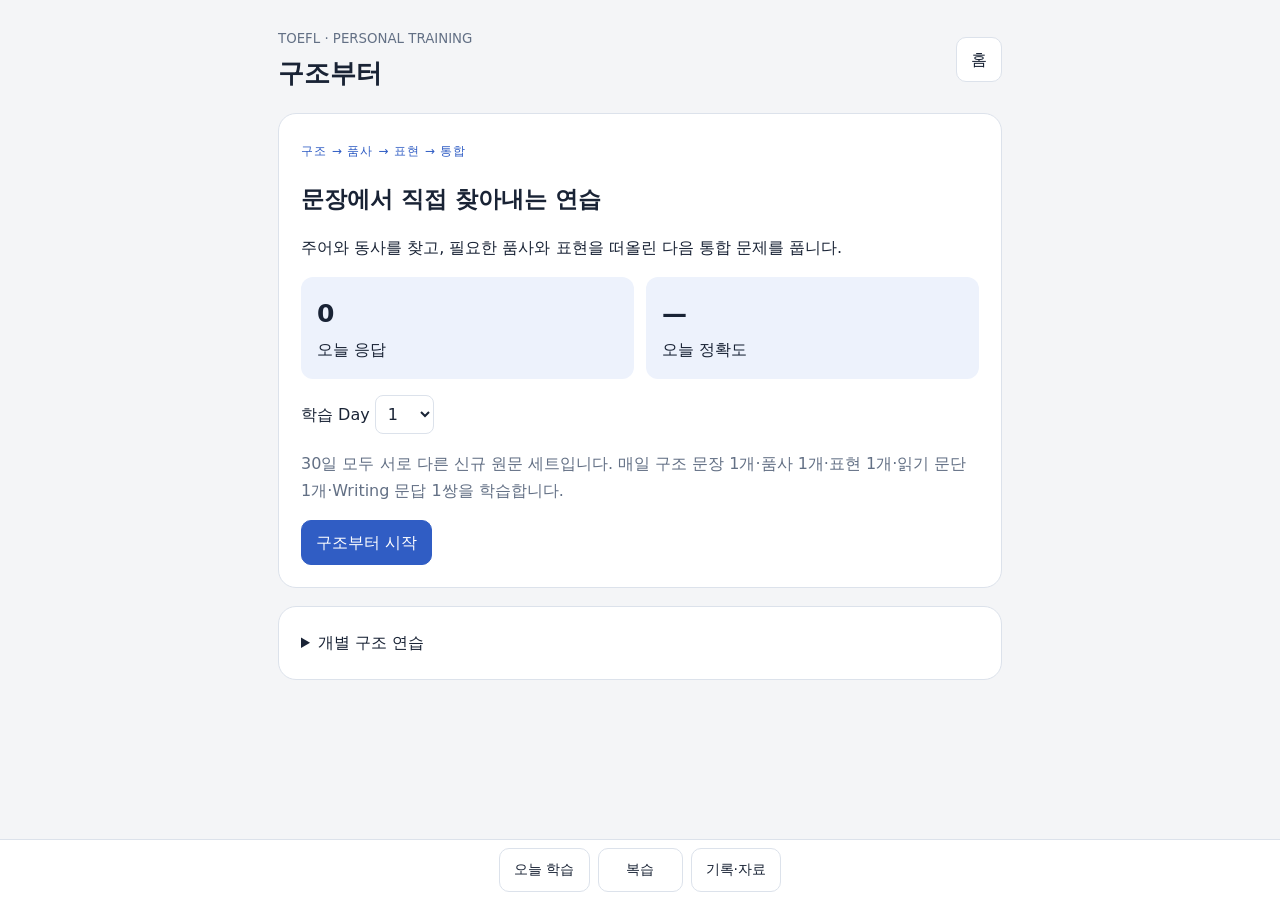
==== index.html @ dcc1c964 "Add files via upload" ====
<!doctype html>
<html lang="ko"><head><meta charset="utf-8"><meta name="viewport" content="width=device-width,initial-scale=1,viewport-fit=cover"><title>구조부터 · TOEFL Trainer</title>
<style>
:root{color-scheme:light dark;--bg:#f4f5f7;--paper:#fff;--ink:#192335;--muted:#637085;--line:#dce2eb;--accent:#305dc4;--soft:#edf2fc;--ok:#126249;--bad:#a73540}*{box-sizing:border-box}body{margin:0;background:var(--bg);color:var(--ink);font:16px/1.7 system-ui,-apple-system,sans-serif}main{max-width:760px;margin:auto;padding:24px 18px 100px}header{display:flex;justify-content:space-between;align-items:center}h1{font-size:26px;margin:0}h2{font-size:23px;line-height:1.4}h3{font-size:18px}small,.muted{color:var(--muted)}button,input,select{font:inherit}button{cursor:pointer;min-height:44px;border:1px solid var(--line);border-radius:10px;padding:8px 14px;background:var(--paper);color:var(--ink)}button.primary{background:var(--accent);color:white;border-color:var(--accent)}button:disabled{opacity:.45;cursor:default}button:focus-visible,input:focus-visible,select:focus-visible{outline:3px solid #79a4f8;outline-offset:3px}input,select{max-width:100%;padding:8px;border:1px solid var(--line);border-radius:8px;background:var(--paper);color:var(--ink)}.card{padding:22px;background:var(--paper);border:1px solid var(--line);border-radius:18px;margin:18px 0}.row{display:flex;gap:9px;flex-wrap:wrap;align-items:center}.steps{display:flex;gap:8px;overflow-x:auto;margin:16px 0;font-size:13px}.steps span{white-space:nowrap;color:var(--muted)}.steps .active{color:var(--accent);font-weight:750}.sentence{font:21px/2.3 Georgia,serif;margin:24px 0;overflow-wrap:anywhere}.token{font:inherit;line-height:1.5;padding:5px 0;min-height:44px;border:0;background:transparent;border-radius:2px;color:inherit}.token.selected{background:#dce9ff;color:#153f93;box-shadow:inset 0 -2px #305dc4}.feedback{border-left:4px solid var(--accent);padding:14px;background:var(--soft);margin:18px 0}.bad{color:var(--bad)}.ok{color:var(--ok)}.badge{font-size:12px;letter-spacing:.08em;color:var(--accent)}.grid{display:grid;grid-template-columns:1fr 1fr;gap:12px}.metric{padding:16px;background:var(--soft);border-radius:12px}.metric b{display:block;font-size:25px}.chunk{margin:4px;min-height:46px}.answerbox{border:1px dashed var(--line);padding:12px;min-height:70px;border-radius:12px}.source{font-size:12px;color:var(--muted);overflow-wrap:anywhere;margin-top:24px}progress{width:100%;height:8px;accent-color:var(--accent)}.blank{display:inline-block;margin:0 3px;white-space:nowrap;font-family:monospace}.blank input{font-family:monospace;border:0;border-bottom:2px solid var(--accent);border-radius:0;min-width:34px}.blank small{display:block;text-align:center;font:11px system-ui}.mapnode{padding:8px 12px;border-left:3px solid var(--accent);margin:7px 0;background:var(--soft)}.mapnode b{display:block;font:12px system-ui}.notice{padding:12px;background:var(--soft);border-radius:10px}.menu{display:grid;gap:8px}.menu button{text-align:left}.fixednav{position:fixed;bottom:0;left:0;right:0;background:var(--paper);border-top:1px solid var(--line);padding:8px 12px calc(8px + env(safe-area-inset-bottom));display:flex;justify-content:center;gap:8px;z-index:5}.fixednav button{font-size:14px;min-width:85px}.sr{position:absolute;width:1px;height:1px;overflow:hidden;clip-path:inset(50%)}@media(max-width:450px){main{padding:16px 12px 100px}.card{padding:16px}.sentence{font-size:19px}.row button{flex-grow:1}}@media(prefers-color-scheme:dark){:root{--bg:#10151d;--paper:#19212d;--ink:#e8edf5;--muted:#a7b5c9;--line:#38455b;--accent:#8bb0ff;--soft:#242f45;--ok:#83d6b4;--bad:#ffacb0}button.primary{color:#10151d}.token.selected{background:#364e7e;color:#fff}}@media(prefers-reduced-motion:reduce){*{scroll-behavior:auto}}
.blank input{padding:4px 0;width:calc(var(--letters)*1.3ch)!important;min-width:0;letter-spacing:.3ch;border-bottom:0;background:repeating-linear-gradient(to right,var(--accent) 0 1ch,transparent 1ch 1.3ch) left bottom/100% 2px no-repeat}.blank input:disabled{opacity:1}.cloudfields{display:grid;gap:12px}.cloudfields input{width:100%}
</style></head><body><main><header><div><small>TOEFL · PERSONAL TRAINING</small><h1>구조부터</h1></div><button onclick="home()">홈</button></header><p id="saveNotice" role="status"></p><div id="app"></div></main><nav class="fixednav" aria-label="주 메뉴"><button onclick="home()">오늘 학습</button><button onclick="review()">복습</button><button onclick="stats()">기록·자료</button></nav>
<script>
'use strict';
// DATA: source pages were checked before rewriting. No generated training sentences.
const BOOKS={
col:{file:'뉴 2026 가가가 어휘 콜로케이션.pdf',book:'Hackers 뉴텝스 Reading · 제공 콜로케이션 자료'},
voca:{file:'뉴 2026 가가가가 TOEFL Hackers Voca 2nd Edition.pdf',book:'Hackers TOEFL Vocabulary 2nd Edition'},
reading:{file:'해커스 Reading.pdf',book:'Hackers Updated TOEFL Reading'},
writing:{file:'해커스 Writing.pdf',book:'Hackers Updated TOEFL Writing'},
key:{file:'해커스 Writing 정답.pdf',book:'Hackers Updated TOEFL Writing 정답'}
};
function source(book,page,section,format='원문 · exercise formatting'){return {book,...BOOKS[book],pdfPage:page,section,type:'hackers_original',format,verified:true};}
const SRC={env:source('col',2,'인쇄 234 · Part II','교재 정답 role 복원 · exercise formatting'),v:source('voca',166,'인쇄 164 · 예문'),sq:source('voca',335,'인쇄 333 · Final Test 2, 16'),r:source('reading',260,'Invasive Plants'),k:source('reading',346,'Keystone Species'),w:source('writing',22,'Diagnostic Test 01–05'),a:source('key',2,'인쇄 386 · Diagnostic Test 정답')};
const labels={S:'주어 전체',V:'동사 핵심',O:'목적어 전체',C:'주격 보어',PP:'전치사구',ADV:'부사어',INF:'목적의 to부정사구',BARE:'원형부정사 보충절',REL:'관계절',CLAUSE:'내포절',EX:'존재구문의 there',NP:'동사 뒤 명사구'};
const types={S:'명사구 / 주어',V:'동사 핵심',O:'명사구 / 목적어',C:'주격 보어',PP:'전치사구',ADV:'부사어',INF:'목적의 to부정사구',BARE:'원형부정사 보충절',REL:'관계절',CLAUSE:'내포절',EX:'형식 주어',NP:'존재 대상 명사구'};
const tok=s=>s.trim().split(/\s+/);
const flat=ranges=>[...new Set(ranges.flatMap(([a,b])=>Array.from({length:b-a+1},(_,i)=>a+i)))].sort((a,b)=>a-b);
const same=(a,b)=>JSON.stringify([...new Set(a)].sort((x,y)=>x-y))===JSON.stringify([...new Set(b)].sort((x,y)=>x-y));
const norm=s=>s.trim().toLowerCase().replace(/[’]/g,"'").replace(/\s+/g,' ').replace(/[.,!?;:]$/,'');
function textAt(s,ranges){return ranges.map(([a,b])=>s.tokens.slice(a,b+1).join(' ')).join(' … ');}
// Authoring segments establish exact inclusive spans; grading never searches answer strings.
function sentence(id,parts,src,difficulty,note,nested=[]){
 let tokens=[],nodes=[];for(const [role,text] of parts){const start=tokens.length;tokens.push(...tok(text));nodes.push({role,ranges:[[start,tokens.length-1]],type:types[role]});}
 const verbs=nodes.filter(n=>n.role==='V');const mainVerb={role:'V',ranges:verbs.flatMap(n=>n.ranges),type:types.V};
 return {id,text:tokens.join(' '),tokens,source:src,difficulty,note,syntax:{nodes,subject:nodes.find(n=>n.role==='S'||n.role==='EX'),mainVerb,object:nodes.find(n=>n.role==='O'),complement:nodes.find(n=>n.role==='C'||n.role==='NP'),nested},grammarPatterns:[...new Set(nodes.map(n=>n.role))]};
}
const SENTENCES=[
sentence('env',[['S','The environment'],['V','plays'],['O','a major role'],['PP','in determining where people will choose to live.']],SRC.env,6,'plays만 동사 핵심입니다. a major role은 목적어입니다. play a major role은 별도의 어휘 결합입니다.',[
{role:'CLAUSE',ranges:[[8,13]],type:'내포 의문절',parent:'PP',note:'where people will choose to live는 determining의 보충절입니다.'},
{role:'S',ranges:[[9,9]],type:'내포절 주어',parent:'CLAUSE'},
{role:'V',ranges:[[10,11]],type:'내포절 동사 핵심',parent:'CLAUSE'},
{role:'INF',ranges:[[12,13]],type:'choose의 to부정사 보충절',parent:'CLAUSE'}]),
sentence('squirrels',[['S','Squirrels'],['V','must accumulate'],['O','seeds and nuts'],['PP','throughout the summer and fall'],['INF','to survive the winter.']],SRC.sq,4,'fall은 summer와 병렬인 명사입니다. throughout의 목적어에 속하며 동사가 아닙니다. to survive는 목적을 나타냅니다.'),
sentence('hubble',[['S','The Hubble Space Telescope'],['V','helped'],['O','scientists'],['BARE','verify the existence of black holes.']],SRC.v,4,'helped가 주절 동사입니다. scientists는 목적어이고 verify 이하가 원형부정사 보충절입니다.',[
{role:'V',ranges:[[6,6]],type:'비정형절 동사',parent:'BARE'},
{role:'O',ranges:[[7,11]],type:'verify의 목적어',parent:'BARE'}]),
sentence('marathon',[['S','Running a marathon'],['V','requires'],['O','sustained physical activity and great endurance.']],SRC.v,4,'Running a marathon 전체가 동명사절 주어입니다. requires의 목적어는 and로 연결된 두 명사구 전체입니다.'),
sentence('impact',[['S','These plants'],['V','impact'],['O','both natural and managed ecosystems.']],SRC.r,2,'impact는 여기서 동사입니다. both natural and managed가 ecosystems를 수식합니다.'),
sentence('risk',[['S','Some species'],['V','can'],['ADV','also'],['V','increase'],['O','the risk of flooding.']],SRC.r,3,'동사 핵심은 can과 increase입니다. also는 부사입니다. of flooding은 risk를 보충하며 목적어 명사구 안에 포함됩니다.'),
sentence('ornamental',[['S','Ornamental plants in gardens'],['V','may'],['ADV','also'],['V','establish'],['O','new populations'],['PP','in nearby areas.']],SRC.r,3,'in gardens는 주어 명사구 안에서 plants를 수식합니다. 동사 핵심 may와 establish 사이의 also는 부사입니다.'),
sentence('definition',[['S','Invasive plants'],['V','are'],['C','plants that spread outside their native range.']],SRC.r,5,'are는 연결동사입니다. plants that spread… 전체가 주격 보어이며 that절은 plants의 제한적 관계절입니다.',[
{role:'REL',ranges:[[4,9]],type:'제한적 관계절',parent:'C'}]),
sentence('removed',[['S','He'],['V','removed'],['O','starfish'],['PP','from an ecosystem that had 14 other organisms.']],SRC.k,5,'removed의 목적어는 starfish입니다. that절은 ecosystem을 수식하므로 from 전치사구 안에 포함됩니다.'),
sentence('beavers',[['S','Beavers,'],['ADV','for example,'],['V','are'],['C','habitat builders.']],SRC.k,2,'are는 연결동사, habitat builders는 주격 보어입니다. for example은 삽입된 예시 부사어입니다.'),
sentence('priority',[['S','Protecting keystone species'],['V','is'],['C','a priority'],['PP','due to their large environmental impact.']],SRC.k,4,'Protecting keystone species는 동명사절 주어입니다. due to 이하는 이유를 덧붙이는 전치사구로 분석합니다.'),
sentence('efforts',[['S','Efforts in Argentina'],['V','demonstrate'],['O','how they can be successfully preserved.']],SRC.k,6,'demonstrate의 목적어는 how로 시작하는 내포 의문절 전체입니다.',[
{role:'CLAUSE',ranges:[[4,9]],type:'내포 의문절 / 목적어',parent:'O'},
{role:'S',ranges:[[5,5]],type:'내포절 주어',parent:'O'},
{role:'V',ranges:[[6,7],[9,9]],type:'내포절 동사 핵심',parent:'O'},
{role:'ADV',ranges:[[8,8]],type:'내포절 부사',parent:'O'}]),
sentence('breeding',[['S','A breeding program'],['V','has stabilized'],['O','their populations,'],['REL','which will help restore ecological balance.']],SRC.k,5,'has stabilized가 완료형 동사 핵심입니다. 쉼표 뒤 which절은 앞 내용에 대한 비제한적 관계절로 따로 표시합니다.')
,
sentence('other-roles',[['S','Keystone species'],['V','can'],['ADV','also'],['V','play'],['O','other roles'],['PP','in an ecosystem besides that of a predator.']],SRC.k,3,'can과 play가 동사 핵심입니다. other roles는 목적어이며 play와 함께 어휘 결합을 이룹니다.')
];
// User-provided diagnostic cases are tests, never mislabeled as textbook material.
const TEST_SOURCE={type:'user_regression',file:'사용자 감사 지시문 §29',pdfPage:null,section:'개발 회귀검사',verified:false};
const FIXTURES=[
sentence('test-population',[['S','The population'],['V','increased'],['ADV','significantly.']],TEST_SOURCE,2,''),
sentence('test-existential',[['EX','There'],['V','was'],['NP','a significant increase'],['PP','in population.']],TEST_SOURCE,3,'There는 형식 주어. a significant increase는 동사 뒤 존재 대상 명사구입니다.'),
sentence('audit-grades',[['S','Grades'],['V','offer'],['O','clear, objective feedback that allows students to measure their progress over time.']],TEST_SOURCE,5,'제한적 관계절도 목적어 NP 안에 포함됩니다.'),
sentence('audit-transit',[['S','Investing in efficient public transit systems'],['V','can'],['ADV','significantly'],['V','reduce'],['O','traffic congestion.']],TEST_SOURCE,4,'can과 reduce가 동사 핵심이며 significantly는 별도 부사입니다.')
];
const byId=id=>SENTENCES.find(x=>x.id===id);
const SLOTS=[
{id:'slot-role',sid:'env',index:5,pos:'명사',why:'a major 뒤 명사 자리이며 plays의 목적어 명사구 중심입니다.'},
{id:'slot-accumulate',sid:'squirrels',index:2,pos:'동사',why:'조동사 must 뒤에는 동사원형 accumulate가 옵니다.'},
{id:'slot-verify',sid:'hubble',index:6,pos:'동사',why:'help + 목적어 + 동사원형. verify는 주절 helped와 구별되는 비정형절 동사입니다.'},
{id:'slot-physical',sid:'marathon',index:5,pos:'형용사',why:'physical은 명사 activity를 수식합니다.'},
{id:'slot-also',sid:'risk',index:3,pos:'부사',why:'also는 덧붙임을 나타내는 부사이며 동사 핵심에서 제외합니다.'},
{id:'slot-new',sid:'ornamental',index:7,pos:'형용사',why:'new는 populations를 수식하는 형용사입니다.'},
{id:'slot-stabilized',sid:'breeding',index:4,pos:'동사',why:'has + 과거분사 stabilized는 현재완료 동사 핵심입니다.'}
];
const COLLOCATIONS=[
{id:'col-role',sid:'env',expression:'play a major role',surface:'plays a major role',span:[2,5],type:'V+N',cue:'중요한 역할을 하다',transfer:'col-other'},
{id:'col-risk',sid:'risk',expression:'increase the risk of',surface:'increase the risk of',span:[4,7],type:'V+N+Prep',cue:'~의 위험을 높이다',transfer:null},
{id:'col-physical',sid:'marathon',expression:'physical activity',surface:'physical activity',span:[5,6],type:'Adj+N',cue:'신체 활동',transfer:null},
{id:'col-great',sid:'marathon',expression:'great endurance',surface:'great endurance',span:[8,9],type:'Adj+N',cue:'큰 인내력',transfer:null},
{id:'col-impact',sid:'priority',expression:'environmental impact',surface:'environmental impact',span:[10,11],type:'Adj+N',cue:'환경에 미치는 영향',transfer:null},
{id:'col-other',sid:'other-roles',expression:'play other roles',surface:'play other roles',span:[4,6],type:'V+N',cue:'다른 역할들을 하다',transfer:'col-role'}
];
const PARAGRAPHS=[
{id:'p-invasive1',title:'Invasive Plants · 1',source:SRC.r,text:'Invasive plants are plants that spread outside their native range. When these plants possess traits such as aggressive growth, high reproductive rates, and resistance to local pests, they can outcompete indigenous vegetation for sunlight, water, and nutrients. Invasive species can be found in many ecosystems, from wetlands and forests to urban areas. Their presence may reduce biodiversity, alter soil composition, and disrupt water cycles.'},
{id:'p-invasive2',title:'Invasive Plants · 2',source:SRC.r,text:'These plants impact both natural and managed ecosystems. Natural areas may lose native plant populations, which negatively affects the insects and animals that rely on them. Agricultural lands often suffer from diminished crop yields, as invasive plants are difficult to control. Some species can also increase the risk of flooding. For example, Japanese knotweed overruns stream banks and makes it easy for water to overflow, while purple loosestrife forms dense clusters in wetlands.'},
{id:'p-invasive3',title:'Invasive Plants · 3',source:SRC.r,text:'Invasive plants often spread as a result of human activity, such as the unintentional transportation of seeds in cargo. Ornamental plants in gardens may also establish new populations in nearby areas. Animals and wind further aid the spread of invasive plants by dispersing seeds over large distances. Additionally, changes in land use, such as deforestation, can create environments that favor invasive species.'},
{id:'p-keystone',title:'Keystone Species · 3',source:SRC.k,text:'Protecting keystone species is a priority due to their large environmental impact. Efforts in Argentina demonstrate how they can be successfully preserved. Jaguars, which control prey populations that would otherwise overconsume vegetation, have been safeguarded in large national parks. A breeding program has stabilized their populations, which will help restore ecological balance.'}
];
const WRITING=[
{id:'write1',prompt:'Were there any questions during the training session?',text:'The new employees wanted to know if they would be able to access the system.',chunks:['The new employees','wanted to know','if','they','would be able','to access the system.'],source:SRC.w,answerSource:SRC.a,note:'wanted to know 뒤 if절은 they + would be able의 평서문 어순입니다.',pattern:'CL'},
{id:'write3',prompt:"My group still hasn’t finished the project.",text:'Have you talked to your professor about the delay?',chunks:['Have you','talked','to your professor','about the delay?'],source:SRC.w,answerSource:SRC.a,note:'현재완료 의문문: Have + you + talked. to your professor와 about the delay는 전치사구입니다.',pattern:'Q'},
{id:'write4',prompt:'Can I ask why you left your former job?',text:'I am looking for a position that better fits my long-term goals.',chunks:['I','am looking for','a position','that better fits','my long-term goals.'],source:SRC.w,answerSource:SRC.a,note:'that 이하가 position을 수식합니다. 단수 position을 받으므로 fits입니다.',pattern:'CL'},
{id:'write5',prompt:'What did the waitress say about our order?',text:'She said the dishes are being prepared now.',chunks:['She','said','the dishes','are being prepared','now.'],source:SRC.w,answerSource:SRC.a,note:'said 뒤에는 주어 the dishes + 수동진행형 are being prepared의 평서문 어순이 옵니다.',pattern:'VF'}
];
// NEW30: fixed, source-verified assignments; legacy IDs remain available for saved records.
Object.assign(labels,{TINF:'보충 to부정사절',PART:'분사 부사절'});
Object.assign(types,{TINF:'보충 to부정사절',PART:'분사 부사절'});
const NEW30_DATA=[{"day":1,"page":258,"paragraph":1,"text":"Covering over 800 acres in the heart of Manhattan, Central Park in New York City is one of the most iconic urban parks in the United States. Conceived during the mid-nineteenth century, the park was created as a response to rapid urbanization and industrial growth, which left city residents with little access to natural spaces. Frederick Law Olmsted, who co-designed the park with Calvert Vaux, saw parks as integral in creating healthier and more democratic cities.","structure":[[["PART","Covering over 800 acres in the heart of Manhattan,"],["S","Central Park in New York City"],["V","is"],["C","one of the most iconic urban parks in the United States."]],"iconic","형용사","urban parks","Adj+N","도시 공원","분사절을 제외한 Central Park in New York City가 주어입니다. is 뒤 명사구 전체는 주격 보어입니다."],"writing":["Do you have any spare envelopes I could use?","Have you|tried looking|in the supply closet?",68,12,1]},{"day":2,"page":258,"paragraph":2,"text":"Olmsted and Vaux employed a naturalistic style, incorporating meadows, woodlands, and bodies of water to evoke the countryside within the city. They also planned winding paths, scenic viewpoints, and diverse plantings that offered both beauty and function. This balance of utility and aesthetics marked a significant development in American landscape architecture.","structure":[[["S","This balance of utility and aesthetics"],["V","marked"],["O","a significant development in American landscape architecture."]],"significant","형용사","landscape architecture","N+N","조경 건축","of utility and aesthetics는 주어 내부 수식어입니다. marked 뒤 목적어에 in American landscape architecture를 포함합니다."],"writing":["Who was chosen to represent our class at the competition?","I|have no idea|who|ended up|being selected.",68,12,2]},{"day":3,"page":258,"paragraph":3,"text":"For urban dwellers of all backgrounds, the park provided relief from the pressures of industrial city life. Its green spaces demonstrated how thoughtful planning could improve public health and enhance community well-being. Today, Central Park remains a case study for urban park planners and a lasting symbol of how landscape design can shape urban life through both aesthetics and social benefits.","structure":[[["PP","For urban dwellers of all backgrounds,"],["S","the park"],["V","provided"],["O","relief"],["PP","from the pressures of industrial city life."]],"provided","동사","provided relief","V+N","안도·휴식을 제공했다","provided가 주절 동사입니다. from 이하는 무엇에서 벗어나는지를 나타내는 전치사구입니다."],"writing":["Are you worried about having to lead the new project?","My only concern|is|whether|we have the time|to complete it.",68,12,3]},{"day":4,"page":262,"paragraph":1,"text":"Habitus is a concept developed by French sociologist Pierre Bourdieu. It refers to the deeply embedded habits, skills, and ways of perceiving the world that individuals develop through their cultural and social experiences. Habitus shapes unconscious actions, patterns of thought, and preferences in daily life and explains why people from similar backgrounds often display comparable behaviors.","structure":[[["S","Habitus"],["V","is"],["C","a concept developed by French sociologist Pierre Bourdieu."]],"concept","명사","French sociologist","Adj+N","프랑스 사회학자","developed 이하는 concept를 수식하는 과거분사절로 주격 보어 안에 포함됩니다."],"writing":["Can you tell me what Anthony was asking about just now?","He|was curious about|what|I was planning|for the weekend.",68,12,4]},{"day":5,"page":262,"paragraph":2,"text":"A familiar example of habitus can be seen in classroom etiquette. Children who grow up in families emphasizing punctuality, quiet listening, and respect for authority often retain these dispositions until they graduate. Such students instinctively understand classroom expectations and adapt accordingly. On the other hand, children who were not exposed to these norms early in life may struggle to fit in despite wanting to, and this demonstrates how habitus operates below conscious awareness.","structure":[[["S","A familiar example of habitus"],["V","can be seen"],["PP","in classroom etiquette."]],"familiar","형용사","classroom etiquette","N+N","교실 예절","can be seen 전체가 조동사를 포함한 수동태 동사 핵심입니다. 목적어는 없습니다."],"writing":["Did the staff say anything about the new leave policy?","They|wanted to know|when|it would take effect.",68,12,5]},{"day":6,"page":262,"paragraph":3,"text":"Habitus continues to influence behaviors in adulthood. For instance, professionals today who were raised in families working in the corporate world may feel more comfortable in formal business settings, understand unwritten rules of networking, and select business attire that suits the context. This invisible framework created by habitus guides choices and reactions throughout life, reflecting how social position and life experiences shape both individual identity and collective cultural practices.","structure":[[["S","Habitus"],["V","continues"],["TINF","to influence behaviors in adulthood."]],"influence","동사","influence behaviors","V+N","행동에 영향을 미치다","to influence 이하는 continues를 보충하는 부정사절입니다. 목적을 나타내는 부사절과 구별합니다."],"writing":["We need a new coffee machine for the break room.","Do you|remember|where|we bought|the last one?",69,12,6]},{"day":7,"page":264,"paragraph":1,"text":"In 1974, a team of anthropologists discovered fossilized remains of a hominid (early human) in Ethiopia. The skeleton, later named \"Lucy,\" comprised 47 bone fragments (about 40 percent of the total). Estimated to be a small adult female, she stood just over a meter tall and weighed around 29 kilograms. Her anatomy—long arms, and curved finger and toe bones—suggested she retained adaptations for climbing trees.","structure":[[["PP","In 1974,"],["S","a team of anthropologists"],["V","discovered"],["O","fossilized remains of a hominid (early human)"],["PP","in Ethiopia."]],"fossilized","형용사","fossilized remains","Adj+N","화석화된 유해","of anthropologists는 주어 안에, of a hominid는 목적어 안에 포함됩니다."],"writing":["When will the next shipment of books arrive?","They|are scheduled|to be delivered|in a couple of days.",69,12,7]},{"day":8,"page":264,"paragraph":2,"text":"Before Lucy's discovery, scientists debated whether bipedalism (upright walking) or brain development came first. Early fossils were often found with few bones below the skulls, making it hard to establish a timeline of upright walking. The pelvis and leg fragments from Lucy's skeleton provided clear evidence of an early hominid that walked upright yet had a small brain, confirming that bipedalism evolved before large brain development.","structure":[[["PP","Before Lucy's discovery,"],["S","scientists"],["V","debated"],["O","whether bipedalism (upright walking) or brain development came first."]],"development","명사","brain development","N+N","뇌 발달","whether 이하는 debated의 목적어인 내포 의문절입니다. came은 내포절 동사입니다."],"writing":["I heard our company is getting us new computers.","Do you|know|when|that is supposed|to happen?",69,12,8]},{"day":9,"page":264,"paragraph":3,"text":"Lucy's discovery also provided instrumental evidence for the anthropological understanding of human dispersal patterns by dating a bipedal hominid to 3.2 million years ago in East Africa. By placing the critical stages of early hominid evolution on the African continent, Lucy's discovery solidified Africa's role as the \"cradle of humanity,\" reinforcing the importance of East Africa as the point of origin for fundamental human traits.","structure":[[["S","Lucy's discovery"],["ADV","also"],["V","provided"],["O","instrumental evidence for the anthropological understanding of human dispersal patterns"],["PP","by dating a bipedal hominid to 3.2 million years ago in East Africa."]],"instrumental","형용사","instrumental evidence","Adj+N","핵심적인 증거","also는 부사입니다. for 이하가 evidence의 내용을 한정합니다. by 이하는 증거를 제공한 방법입니다."],"writing":["Are the Wilsons coming to the party this weekend?","Don't you|know|they can't make it|this weekend?",69,12,9]},{"day":10,"page":267,"paragraph":1,"text":"Genetic diversity is the total number of variations within the genetic makeup of a species. This diversity allows populations to respond to environmental changes, such as new diseases or climate shifts. For example, within a species, some individuals may carry genes that make them resistant to certain illnesses, while others might be sensitive. This means that if a disease affects a population, not all individuals will be affected in the same way, allowing some to survive and reproduce.","structure":[[["S","Genetic diversity"],["V","is"],["C","the total number of variations within the genetic makeup of a species."]],"makeup","명사","genetic makeup","Adj+N","유전적 구성","is 뒤 명사구 전체가 주격 보어입니다. within 이하는 variations의 범위를 한정합니다."],"writing":["I'm excited to see Ellie perform in the musical.","Did she|tell you|what role|she's playing|in the show?",69,12,10]},{"day":11,"page":267,"paragraph":2,"text":"Genetic diversity is crucial for agriculture. Plant breeders rely on selective breeding to develop crops with desirable traits like high yield. This often results in genetic uniformity, which renders the entire crop highly vulnerable to new diseases. For instance, the 1970 Southern corn leaf blight epidemic in the U.S. destroyed over half the maize crop because most commercial maize shared a susceptible genetic foundation.","structure":[[["S","Genetic diversity"],["V","is"],["C","crucial for agriculture."]],"crucial","형용사","crucial for","Adj+Prep","~에 매우 중요한","crucial은 형용사 보어이고 for agriculture는 그 형용사를 보충하므로 보어 범위에 함께 포함합니다."],"writing":["Is the company planning to open a new branch?","Have you|heard|if|they're making|an announcement?",308,63,1]},{"day":12,"page":267,"paragraph":3,"text":"To prevent such losses, scientists actively utilize the broad genetic diversity stored in gene banks. These facilities house seeds from thousands of plant varieties, including wild relatives. Researchers study this diversity to identify resistance genes and introduce them into commercial crops through breeding, thereby creating a crucial genetic defense against future threats.","structure":[[["INF","To prevent such losses,"],["S","scientists"],["ADV","actively"],["V","utilize"],["O","the broad genetic diversity stored in gene banks."]],"actively","부사","gene banks","N+N","유전자 은행","To prevent는 목적의 부정사절입니다. stored 이하는 diversity를 수식하여 목적어 안에 포함됩니다."],"writing":["Are you joining the language exchange club this semester?","I|have not decided|whether|I'm going to join|yet.",308,63,2]},{"day":13,"page":270,"paragraph":1,"text":"Pareidolia is a phenomenon where the brain quickly perceives recognizable shapes, especially faces, in random patterns or objects. Research suggests that pareidolia occurs when the brain's pattern recognition systems become hyperactive, causing neural pathways to misinterpret ambiguous visual stimuli as meaningful objects. This cognitive shortcut leads the brain to \"fill in\" missing information based on stored memories and expectations.","structure":[[["S","This cognitive shortcut"],["V","leads"],["O","the brain"],["TINF","to \"fill in\" missing information based on stored memories and expectations."]],"cognitive","형용사","missing information","Adj+N","빠진 정보","leads + 목적어 + to부정사 보충절입니다. to부정사는 목적 부사절이 아닙니다."],"writing":["I heard there will be a leadership workshop on Friday.","Will there be|any preparation materials|we should review|beforehand?",308,63,3]},{"day":14,"page":270,"paragraph":2,"text":"A famous case of pareidolia called \"the face on Mars\" occurred in 1976, when NASA's Viking probe sent back a photo of the Martian surface. The image appeared to show a large human-like face, leading to widespread public speculation about life on Mars. Later, higher-definition pictures taken under different lighting revealed it to be a mesa, a type of rock formation also common on Earth. Nevertheless, the incident attracted global attention and fueled discussions of the possible existence of extraterrestrial intelligence.","structure":[[["S","The image"],["V","appeared"],["TINF","to show a large human-like face,"],["PART","leading to widespread public speculation about life on Mars."]],"widespread","형용사","public speculation","Adj+N","대중의 추측","appeared 뒤 to show는 보충 부정사절입니다. 쉼표 뒤 leading 이하는 결과를 덧붙이는 분사절입니다."],"writing":["What questions did the interviewer have for you?","She|was interested in|what|I gained|from my previous job.",308,63,4]},{"day":15,"page":270,"paragraph":3,"text":"From an evolutionary perspective, pareidolia likely developed as a survival advantage. Our ancestors who were highly sensitive to detecting faces could better identify social allies and potential predators. This hypersensitive face-detection system created beneficial \"false positives,\" where occasionally seeing non-existent faces was preferable to missing real ones.","structure":[[["PP","From an evolutionary perspective,"],["S","pareidolia"],["ADV","likely"],["V","developed"],["PP","as a survival advantage."]],"evolutionary","형용사","survival advantage","N+N","생존상의 이점","likely는 여기서 부사이며 developed가 동사 핵심입니다. 앞뒤 전치사구는 따로 분석합니다."],"writing":["I was wondering if you watched the documentaries I recommended.","I|have not had|a chance|to watch them.",308,63,5]},{"day":16,"page":272,"paragraph":1,"text":"The Chinese room thought experiment, created by philosopher John Searle, is designed to question whether computers can truly understand language or if they just process symbols mechanically. In this scenario, a person who does not speak Chinese sits in a room. This person receives questions written in Chinese and uses an instruction manual to choose the correct Chinese symbols as answers. To outsiders, the responses seem fluent, yet the person does not understand the language. Searle argues that the person is merely manipulating symbols based on rules, not meaning.","structure":[[["PP","In this scenario,"],["S","a person who does not speak Chinese"],["V","sits"],["PP","in a room."]],"sits","동사","speak Chinese","V+N","중국어를 말하다","who does not speak Chinese는 person의 제한적 관계절이므로 주어 전체에 포함합니다."],"writing":["I'm thinking of signing up for that new fitness program.","Is that|the one|where|you exercise outdoors|with a trainer?",309,63,6]},{"day":17,"page":272,"paragraph":2,"text":"This argument has generated several responses. Some philosophers claim that although the individual does not understand Chinese, the whole system—the room, the person, the instructions—constitutes a mind that does understand the language. Others suggest that the whole system would need to be able to interact with the outside world to develop genuine understanding. Another response proposes that if the system replicated the exact biological processes of a human brain, a true understanding of Chinese would emerge.","structure":[[["S","This argument"],["V","has generated"],["O","several responses."]],"generated","동사","generated several responses","V+N","여러 반응을 이끌어냈다","has generated는 현재완료 동사 핵심이며 several responses가 목적어입니다."],"writing":["I started an online course about stress management techniques.","On which platform|did you|find it?",309,63,7]},{"day":18,"page":272,"paragraph":3,"text":"The Chinese room thought experiment highlights a core debate in artificial intelligence (AI): whether computational processes alone can create genuine understanding or consciousness. AI systems produce fluent responses without possessing conscious awareness. As technology advances, distinguishing between genuine understanding and sophisticated symbol manipulation becomes important.","structure":[[["S","AI systems"],["V","produce"],["O","fluent responses"],["PP","without possessing conscious awareness."]],"fluent","형용사","conscious awareness","Adj+N","의식적 자각","without은 전치사이며 뒤의 동명사절을 포함해 하나의 전치사구로 선택합니다."],"writing":["We might need to reschedule today's meeting.","Okay. Just|let me know|what time|works best|for you.",309,63,8]},{"day":19,"page":274,"paragraph":1,"text":"The history of passenger jets reflects the story of progress and advancement. Before the jet age, commercial air travel relied on slow propeller planes. In 1952, the De Havilland Comet became the first commercial jet to enter service, promising shorter flight times and greater comfort.","structure":[[["S","The history of passenger jets"],["V","reflects"],["O","the story of progress and advancement."]],"reflects","동사","passenger jets","N+N","여객 제트기","두 of 전치사구는 각각 주어와 목적어 명사구 내부에 포함됩니다."],"writing":["Didn't I see Brian talking to you earlier?","He|asked|whether|I could teach|the new training program.",309,63,9]},{"day":20,"page":274,"paragraph":2,"text":"However, the initial excitement around the Comet quickly gave way to serious safety concerns. Within just a few years, several catastrophic accidents occurred with the Comet. Repeated cabin pressurization and flawed window design led to metal fatigue, causing ruptures during flight. These incidents severely undermined public trust in jet airliners.","structure":[[["S","These incidents"],["ADV","severely"],["V","undermined"],["O","public trust in jet airliners."]],"severely","부사","public trust","Adj+N","대중의 신뢰","severely를 동사 핵심에 넣지 않습니다. in jet airliners는 trust의 대상을 보충합니다."],"writing":["Has the program you requested been installed yet?","No,|it is supposed|to be installed|on Monday.",309,63,10]},{"day":21,"page":274,"paragraph":3,"text":"Lessons from the Comet paved the way for more reliable jets. One of them, the Boeing 707, entered service in 1958, and though it was smaller than modern jets, it was widely adopted by airlines. In 1970, the Boeing 747, the first wide-body passenger jet, entered service. The arrival of wide-body jets transformed not only the airline industry but also global connectivity, making international tourism and trade much easier.","structure":[[["S","Lessons from the Comet"],["V","paved"],["O","the way"],["PP","for more reliable jets."]],"reliable","형용사","paved the way","V+N","길을 열었다","paved가 동사 핵심이고 the way는 목적어입니다. paved the way는 별도 표현 훈련 범위입니다."],"writing":["Some friends and I are going camping next week.","I|hope|the weather|is good|for camping.",314,67,1]},{"day":22,"page":282,"paragraph":1,"text":"Cone snails are found mostly in the reefs and sandy coastal areas of tropical waters. Their shells display vibrant colors and unique patterns, making them highly sought after by collectors. Cone snails move slowly and use a tube-like organ called a siphon to detect prey such as small fish, marine worms, and other mollusks on the ocean floor.","structure":[[["S","Cone snails"],["V","are found"],["ADV","mostly"],["PP","in the reefs and sandy coastal areas of tropical waters."]],"mostly","부사","tropical waters","Adj+N","열대 해역","are found는 수동태 동사 핵심입니다. mostly는 부사이고 위치 정보는 전치사구입니다."],"writing":["Do you know if anyone is taking time off next week?","I|have not checked|who|plans to be|on leave.",314,67,2]},{"day":23,"page":282,"paragraph":2,"text":"One of the most remarkable features of cone snails is their venom. To catch prey, they deploy a specialized harpoon-like tooth that injects a mix of potent toxins known as conotoxins. These toxins quickly immobilize prey by interfering with the victim's nerve signals. For humans, the sting of certain species can be life-threatening, and there is no specific antivenom. Even if a person does not die from a cone snail sting, the venom can cause rapid and severe symptoms.","structure":[[["S","These toxins"],["ADV","quickly"],["V","immobilize"],["O","prey"],["PP","by interfering with the victim's nerve signals."]],"immobilize","동사","nerve signals","N+N","신경 신호","quickly를 제외한 immobilize가 동사 핵심입니다. by 이하는 방법을 나타냅니다."],"writing":["What did Kathleen say about the event on Saturday?","She|asked|if|she could get a ride|to the event.",314,67,3]},{"day":24,"page":282,"paragraph":3,"text":"Nonetheless, these snails are beneficial. They consume small marine animals before they become too great in number for an ecosystem to support. Scientists are also researching conotoxins to develop new painkillers and treatments for nervous system disorders, due to the ability of these substances to block targeted nerve channels.","structure":[[["S","Scientists"],["V","are"],["ADV","also"],["V","researching"],["O","conotoxins"],["INF","to develop new painkillers and treatments for nervous system disorders,"],["PP","due to the ability of these substances to block targeted nerve channels."]],"targeted","형용사","nervous system disorders","N+N","신경계 질환","are와 researching 사이의 also는 부사입니다. to develop은 연구 목적이며 due to 이하는 연구의 근거를 제시합니다."],"writing":["Are you sure you want to buy that speaker model?","It|sounds clearer|than all the other models|on display.",314,67,4]},{"day":25,"page":284,"paragraph":1,"text":"Cryptomnesia is a psychological phenomenon in which a person believes they have generated an original idea, memory, or creative work, when in fact they are unconsciously recalling something they previously encountered. This term was coined by Swiss psychologist Theodore Flournoy during his research on automatic writing—producing words without conscious thought—where he observed subjects producing \"new\" material that was actually derived from forgotten sources.","structure":[[["S","Cryptomnesia"],["V","is"],["C","a psychological phenomenon in which a person believes they have generated an original idea, memory, or creative work, when in fact they are unconsciously recalling something they previously encountered."]],"psychological","형용사","creative work","Adj+N","창작물","in which 이하가 phenomenon의 의미를 한정하므로 주격 보어 범위에 포함됩니다. 내포절의 동사를 주절 is와 구별합니다."],"writing":["What did your boss say when you told him the news?","He|was confused about|why|I decided|to quit my job.",314,67,5]},{"day":26,"page":284,"paragraph":2,"text":"Researchers suggest that cryptomnesia often arises from failures in source monitoring. Source monitoring refers to the mental process that allows people to distinguish between remembered and newly formed ideas. When this system breaks down, past material may resurface as if it were original. Such lapses underscore the instability of memory and its broad influence on how individuals think, create, and judge the originality of their own ideas.","structure":[[["S","Researchers"],["V","suggest"],["O","that cryptomnesia often arises from failures in source monitoring."]],"often","부사","source monitoring","N+N","정보 출처 점검","that절 전체가 suggest의 목적어입니다. arises는 내포절 동사이고 often은 내포절 부사입니다."],"writing":["I was wondering where I could get my uniform.","The team manager|is in charge of|distributing the uniforms.",315,67,6]},{"day":27,"page":284,"paragraph":3,"text":"Cryptomnesia cannot be identified with certainty, since no one method reliably distinguishes unconscious reuse from deliberate plagiarism. Behavioral source-monitoring studies, drafts and timestamps, or computational similarity tools each provide partial insights. However, researchers emphasize the value of cross-checking multiple clues. In this way, they help raise justified suspicion of possible plagiarism.","structure":[[["ADV","However,"],["S","researchers"],["V","emphasize"],["O","the value of cross-checking multiple clues."]],"multiple","형용사","multiple clues","Adj+N","여러 단서","However는 연결 부사입니다. of cross-checking multiple clues는 value를 보충하는 목적어 내부 성분입니다."],"writing":["What do you think we should do to improve product quality?","Let's see|what|the manufacturing team|has to say.",315,67,7]},{"day":28,"page":286,"paragraph":1,"text":"Sleep spindles are brief bursts of brain activity lasting between half a second and two seconds that occur during sleep. They typically emerge every three to six seconds during non-rapid eye movement (NREM) sleep. The generation of sleep spindles involves interactions between the thalamus, which relays sensory signals, and the cerebral cortex, the brain's outer layer responsible for higher cognitive functions.","structure":[[["S","They"],["ADV","typically"],["V","emerge"],["ADV","every three to six seconds"],["PP","during non-rapid eye movement (NREM) sleep."]],"typically","부사","eye movement","N+N","안구 운동","typically와 every three to six seconds는 각각 별도 부사어입니다. 동사 핵심은 emerge입니다."],"writing":["I wish I hadn't missed the new student orientation session.","You|should contact|the student affairs office|to see|what you missed.",315,67,8]},{"day":29,"page":286,"paragraph":2,"text":"Research has verified that sleep spindles are vital for helping the brain consolidate new memories. In studies involving both children and adults, a direct relationship between spindle frequency and the ability to retain new facts or procedures after sleep has been found. Perhaps equally importantly, spindles appear to shield sleepers from being roused by noises or disruptions.","structure":[[["S","Research"],["V","has verified"],["O","that sleep spindles are vital for helping the brain consolidate new memories."]],"vital","형용사","consolidate new memories","V+N","새 기억을 공고히 하다","has verified는 완료형 동사 핵심입니다. that절 전체가 목적어이며 are는 내포절 동사입니다."],"writing":["Do you know the price for a consultation with Dr. Fleming?","I|have no idea|how much|it will cost.",315,67,9]},{"day":30,"page":286,"paragraph":3,"text":"Further studies indicate that sleep spindles may also be related to other mental and physical conditions. One area of inquiry is their importance for emotional regulation. Beyond this, it seems increasingly likely that changes in the sleep patterns, more specifically, a decline in frequency and amplitude, are indicative of certain diseases. Spindle activity disruptions have even been identified as biomarkers of not only cognitive decline and Alzheimer's disease, but also neurological conditions like Parkinson's disease.","structure":[[["S","One area of inquiry"],["V","is"],["C","their importance for emotional regulation."]],"emotional","형용사","emotional regulation","Adj+N","감정 조절","of inquiry는 주어 안에 포함합니다. for emotional regulation는 importance를 보충하는 보어 내부 성분입니다."],"writing":["Can you tell me the course registration process?","Sure. Which steps|do you|want me|to explain?",315,67,10]}];
const DAY_SETS=NEW30_DATA.map(row=>{
 const [parts,word,pos,expression,type,cue,note]=row.structure;
 const src=source('reading',row.page,'원문 문단 '+row.paragraph,'PDF 대조 · 줄바꿈/인용부호 정리 · 문장삽입 위치 기호 제거');
 const sid='new30-s'+row.day,pid='new30-p'+row.day,wid='new30-w'+row.day;
 const s=sentence(sid,parts,src,4,note);
 if(!row.text.includes(s.text))throw new Error('원문/구조 불일치 '+sid);
 const clean=w=>w.replace(/[.,!?;:]$/,'').toLowerCase();
 const indexes=s.tokens.map((w,i)=>clean(w)===word.toLowerCase()?i:-1).filter(i=>i>=0);
 if(indexes.length!==1)throw new Error('품사 대상 불명확 '+sid);
 const ew=expression.split(' '),starts=s.tokens.map((_,i)=>i).filter(i=>ew.every((w,j)=>clean(s.tokens[i+j]||'')===clean(w)));
 if(starts.length!==1)throw new Error('표현 범위 불명확 '+sid);
 const ci=starts[0],slotId='new30-slot'+row.day,colId='new30-col'+row.day;
 SENTENCES.push(s);
 SLOTS.push({id:slotId,sid,index:indexes[0],pos,why:'이 문맥에서 해당 단어의 품사는 '+pos+'입니다. 구조 단계에서 확인한 역할과 연결하세요.'});
 COLLOCATIONS.push({id:colId,sid,expression,surface:expression,span:[ci,ci+ew.length-1],type,cue,transfer:null});
 PARAGRAPHS.push({id:pid,title:'Day '+row.day+' · PDF '+row.page+' / 문단 '+row.paragraph,text:row.text,source:src});
 const [prompt,answer,wp,kp,item]=row.writing,chunks=answer.split('|');
 WRITING.push({id:wid,prompt,text:chunks.join(' '),chunks,source:source('writing',wp,'원문 문답 '+item,'원문 대소문자 유지 · 조각 표시는 소문자'),answerSource:source('key',kp,'문항 '+item+' · 인쇄 '+(kp+384)),note:'교재 정답과 대조한 문장입니다. 직접 질문의 어순과 내포절의 평서문 어순을 구별하세요.',pattern:'SOURCE'});
 return {day:row.day,sid,slotId,colId,pid,wid};
});
const getColl=id=>COLLOCATIONS.find(x=>x.id===id);
function splitWord(w){const clean=w.replace(/[.,!?;:]$/,'');const cut=Math.ceil(clean.length/2);return {prefix:clean.slice(0,cut),answer:clean.slice(cut),suffix:w.slice(clean.length),n:clean.length-cut};}
function blanks(p){let ws=tok(p.text),first=ws.findIndex(w=>/[.!?]$/.test(w)),c=[];for(let i=first+1;i<ws.length;i++){if(/^[a-z]{4,}[,.!?;:]?$/.test(ws[i]))c.push(i);}return c.filter((_,i)=>i%2===0).concat(c.filter((_,i)=>i%2===1)).slice(0,10).sort((a,b)=>a-b);}
// Pure scheduling and grading shared by app and regression tests.
function syntaxQuestions(s){let list=[s.syntax.subject,s.syntax.mainVerb,s.syntax.object||s.syntax.complement,...s.syntax.nodes.filter(n=>['PP','ADV','INF','BARE','REL','TINF','PART'].includes(n.role))].filter(Boolean);
return list.map((n,i)=>({kind:'structure',sid:s.id,role:n.role,ranges:n.ranges,category:'S_'+({S:'SUBJECT',V:'MAINVERB',O:'OBJECT',C:'COMPLEMENT',PP:'MODIFIER',ADV:'MODIFIER',INF:'MODIFIER',BARE:'COMPLEMENT',REL:'CLAUSE'}[n.role]||'BOUNDARY'),key:s.id+':'+i,note:s.note}));}
function classifyQuestion(s){let n=s.syntax.nodes.find(n=>['PP','BARE','INF','REL','ADV','TINF','PART'].includes(n.role));return n?{kind:'classify',sid:s.id,role:n.role,ranges:n.ranges,category:'S_CLAUSE',mode:'NEW'}:null;}
function shuffled(a){a=[...a];for(let i=a.length-1;i>0;i--){let j=Math.floor(Math.random()*(i+1));[a[i],a[j]]=[a[j],a[i]];}return a;}
function safeParse(raw,fallback){try{let x=JSON.parse(raw);return x&&typeof x==='object'?x:fallback;}catch{return fallback;}}
function fresh(){return {version:3,history:[],queue:[],due:[],session:null,day:1};}
function repairTasks(t){
 if(t.kind==='structure'||t.kind==='classify'){let alternatives=SENTENCES.filter(s=>s.id!==t.sid).flatMap(s=>syntaxQuestions(s)).filter(q=>q.role===t.role).sort((a,b)=>byId(a.sid).difficulty-byId(b.sid).difficulty);return alternatives.slice(0,2);}
 if(t.kind==='slot')return SLOTS.filter(x=>x.id!==t.id&&x.pos===SLOTS.find(q=>q.id===t.id).pos).slice(0,2).map(x=>({kind:'slot',id:x.id,phase:0}));
 if(t.kind==='col'){let c=getColl(t.id),other=COLLOCATIONS.find(x=>x.id!==c.id&&x.type===c.type);return [{kind:'col',id:t.id,phase:1},{kind:'col',id:t.id,phase:2},...(other?[{kind:'col',id:other.id,phase:3}]:[])];}
 if(t.kind==='writing')return WRITING.filter(x=>x.id!==t.id).slice(0,1).map(x=>({kind:'writing',id:x.id}));
 if(t.kind==='reading')return [{kind:'reading',id:PARAGRAPHS.find(p=>p.id!==t.id).id}];
 return [];
}
function key(t){return [t.kind,t.id||t.sid,t.key||'',t.phase||0].join(':');}
function scheduleError(st,t){if(t.mode==='REPAIR'||t.mode==='RETEST')return;let root=key(t);if(st.queue.some(x=>x.root===root))return;
 st.queue.push(...repairTasks(t).map(x=>({...x,mode:'REPAIR',root})),{...t,mode:'RETEST',root,phase:t.kind==='col'?3:t.phase});
 if(!st.due.some(x=>x.root===root))st.due.push({...t,mode:'RETEST',root,dueAt:Date.now()+86400000});
}
function daily(st){
 const set=DAY_SETS[Math.max(0,Math.min(29,st.day-1))],s=byId(set.sid);
 const tasks=syntaxQuestions(s),cls=classifyQuestion(s);if(cls)tasks.push(cls);
 tasks.push({kind:'map',sid:s.id},{kind:'slot',id:set.slotId,phase:0},{kind:'slot',id:set.slotId,phase:1});
 for(let phase=0;phase<4;phase++)tasks.push({kind:'col',id:set.colId,phase});
 tasks.push({kind:'reading',id:set.pid},{kind:'writing',id:set.wid});
 return tasks.map(t=>({...t,mode:'NEW',curriculum:'new30-v1'}));
}
function validate(){
 const errors=[],check=(v,m)=>{if(!v)errors.push(m);};let ids=new Set;
 check(DAY_SETS.length===30,'30 new sets');
 for(const field of ['sid','slotId','colId','pid','wid'])check(new Set(DAY_SETS.map(d=>d[field])).size===30,'unique daily '+field);
 for(const [field,pool,text] of [['sid',SENTENCES,'text'],['colId',COLLOCATIONS,'surface'],['pid',PARAGRAPHS,'text'],['wid',WRITING,'text']]){
  const values=DAY_SETS.map(d=>pool.find(x=>x.id===d[field])?.[text]);check(values.every(Boolean)&&new Set(values).size===30,'unique new source '+field);
  const previous=pool.filter(x=>!x.id.startsWith('new30-')).map(x=>x[text]);check(values.every(v=>!previous.includes(v)),'not recycled '+field);
 }
 for(let x of [...SENTENCES,...FIXTURES,...SLOTS,...COLLOCATIONS,...PARAGRAPHS,...WRITING]){check(!ids.has(x.id),'duplicate '+x.id);ids.add(x.id);}
 for(let s of [...SENTENCES,...FIXTURES]){
  check(s.tokens.join(' ')===s.text,s.id+' token reconstruction');
  for(let n of [s.syntax.subject,s.syntax.mainVerb,...s.syntax.nodes,...s.syntax.nested]){check(!!n,s.id+' missing node');for(let r of n?.ranges||[])check(r.length===2&&Number.isInteger(r[0])&&r[0]>=0&&r[1]>=r[0]&&r[1]<s.tokens.length,s.id+' span '+r);}
  let v=flat(s.syntax.mainVerb.ranges);check(!flat(s.syntax.subject.ranges).some(x=>v.includes(x)),s.id+' subject/verb overlap');
  if(s.syntax.object)check(!flat(s.syntax.object.ranges).some(x=>v.includes(x)),s.id+' object/verb overlap');
  check(!!s.source.file&&!!s.source.section,s.id+' source');
 }
 for(let c of COLLOCATIONS){let s=byId(c.sid);check(norm(textAt(s,[c.span]))===norm(c.surface),c.id+' surface span');check(s.text.includes(c.surface),c.id+' surface missing');}
 for(let q of SLOTS)check(byId(q.sid)?.tokens[q.index],q.id+' target');
 for(let p of PARAGRAPHS){check(blanks(p).length===10,p.id+' 10 targets');for(let i of blanks(p)){let b=splitWord(tok(p.text)[i]);check(b.n===b.answer.length&&b.prefix+b.answer+b.suffix===tok(p.text)[i],p.id+' blank length');check(i>tok(p.text).findIndex(w=>/[.!?]$/.test(w)),p.id+' first sentence intact');}}
 for(let w of WRITING){check(w.chunks.join(' ')===w.text,w.id+' chunk reconstruction');check(!!w.prompt&&!!w.answerSource&&w.source.verified,w.id+' provenance');}
 return {passed:errors.length===0,errors,counts:{structure:SENTENCES.length,structureQuestions:SENTENCES.reduce((a,s)=>a+syntaxQuestions(s).length,0),collocations:COLLOCATIONS.length,slots:SLOTS.length,paragraphs:PARAGRAPHS.length,writing:WRITING.length}};
}
globalThis.Trainer={DAY_SETS,NEW30_DATA,SENTENCES,FIXTURES,SLOTS,COLLOCATIONS,PARAGRAPHS,WRITING,syntaxQuestions,flat,same,splitWord,blanks,repairTasks,scheduleError,daily,fresh,safeParse,validate,textAt};
if(typeof document!=='undefined'){
let store=fresh(),storageOK=true;try{const old=localStorage.getItem('toeflTask1AuditV3');store=safeParse(old,fresh());if(store.version!==3||!Array.isArray(store.history)||!Array.isArray(store.queue)||!Array.isArray(store.due))store=fresh();}catch{storageOK=false;}
let ui={anchor:null,selection:[],parts:[],order:[],answers:[],feedback:null,locked:false},screen='home';
const el=id=>document.getElementById(id),escape=s=>String(s??'').replace(/[&<>"']/g,c=>({'&':'&amp;','<':'&lt;','>':'&gt;','"':'&quot;',"'":'&#39;'}[c]));
const view=html=>{el('app').innerHTML=html;};
function persist(){try{localStorage.setItem('toeflTask1AuditV3',JSON.stringify(store));}catch{storageOK=false;}el('saveNotice').textContent=storageOK?'':'현재 브라우저에서 저장할 수 없습니다. 기록·자료에서 백업을 내려받으세요.';}
function current(){return store.session?.tasks[store.session.at];}
function syncUI(){if(store.session){store.session.ui=ui;persist();}}
function start(tasks){store.session={tasks,at:0,ui:null};ui={anchor:null,selection:[],parts:[],order:[],answers:[],feedback:null,locked:false};persist();renderTask();}
function resume(){ui=store.session.ui||{anchor:null,selection:[],parts:[],order:[],answers:[],feedback:null,locked:false};renderTask();}
function home(){screen='home';let h=store.history.filter(h=>new Date(h.time).toDateString()===new Date().toDateString());view('<div class="card"><span class="badge">구조 → 품사 → 표현 → 통합</span><h2>문장에서 직접 찾아내는 연습</h2><p>주어와 동사를 찾고, 필요한 품사와 표현을 떠올린 다음 통합 문제를 풉니다.</p><div class="grid"><div class="metric"><b>'+h.length+'</b>오늘 응답</div><div class="metric"><b>'+(h.length?Math.round(h.filter(x=>x.ok).length/h.length*100)+'%':'—')+'</b>오늘 정확도</div></div><p><label>학습 Day <select id="day" onchange="changeDay(this.value)">'+Array.from({length:30},(_,i)=>'<option '+(store.day===i+1?'selected':'')+'>'+(i+1)+'</option>').join('')+'</select></label></p><p class="muted">30일 모두 서로 다른 신규 원문 세트입니다. 매일 구조 문장 1개·품사 1개·표현 1개·읽기 문단 1개·Writing 문답 1쌍을 학습합니다.</p><div class="row">'+(store.session?'<button onclick="resume()">중단한 학습 이어가기</button><button class="primary" onclick="startDaily()">선택한 Day의 새 원문 시작</button>':'<button class="primary" onclick="startDaily()">구조부터 시작</button>')+'</div></div><details class="card"><summary>개별 구조 연습</summary><p class="muted">처음에는 경계·역할 표시가 없습니다. 동사 핵심에는 조동사와 본동사를 포함하고 부사·목적어는 제외합니다.</p><div class="menu">'+SENTENCES.map((s,i)=>'<button onclick="startSentence('+i+')">'+escape(s.text)+'</button>').join('')+'</div></details>');}
function changeDay(v){store.day=Math.max(1,Math.min(30,Number(v)));persist();}
function startDaily(){if(store.session&&!confirm("진행 중인 풀이를 선택한 Day의 새 원문 세트로 교체할까요? 채점 기록과 복습 기록은 유지됩니다."))return;start(daily(store));}
function startSentence(i){let s=SENTENCES[i],cls=classifyQuestion(s);start([...syntaxQuestions(s),...(cls?[cls]:[]),{kind:'map',sid:s.id}].map(t=>({...t,mode:'NEW'})));}
function provenance(src){return '<details class="source"><summary>출처와 문제화 방식</summary>'+escape(src.file)+' · PDF '+src.pdfPage+'쪽 · '+escape(src.section)+'<br>'+escape(src.format||'원문')+'</details>';}
function shell(title,body,src){let t=current(),session=store.session;let stages=['structure','slot','col','reading','writing'];view('<div class="steps">'+['구조','품사','표현','Complete','Sentence'].map((n,i)=>'<span class="'+(stages[i]===t.kind?'active':'')+'">'+(i+1)+' '+n+'</span>').join(' → ')+'</div><small>'+escape(t.mode||'NEW')+' · '+(session.at+1)+' / '+session.tasks.length+'</small><progress value="'+session.at+'" max="'+session.tasks.length+'"></progress><section class="card"><h2>'+title+'</h2>'+body+'<div id="feedback" aria-live="polite"></div>'+(src?provenance(src):'')+'</section>');if(ui.feedback)feedback();}
function selectedText(s){return [...new Set(ui.selection)].sort((a,b)=>a-b).map(i=>s.tokens[i]).join(' ');}
function renderTask(){
 screen='task';let t=current();if(!t){finish();return;}syncUI();
 if(t.kind==='classify'){let s=byId(t.sid);shell('찾은 범위의 종류를 구분하세요','<p class="sentence">'+escape(textAt(s,t.ranges))+'</p><div class="menu">'+['PP','INF','BARE','REL','ADV','CLAUSE','TINF','PART'].map(role=>'<button onclick="submitClassification(\''+role+'\')" '+(ui.locked?'disabled':'')+'>'+escape(types[role])+'</button>').join('')+'</div>',s.source);return;}
 if(t.kind==='map'){let s=byId(t.sid);shell('구조 지도','<p>'+escape(s.note)+'</p>'+s.syntax.nodes.map(n=>'<div class="mapnode"><b>'+escape(labels[n.role])+'</b>'+escape(textAt(s,n.ranges))+'</div>').join('')+(s.syntax.nested.length?'<details><summary>절 안으로 들어가기</summary>'+s.syntax.nested.map(n=>'<div class="mapnode"><b>'+escape(n.type)+'</b>'+escape(textAt(s,n.ranges))+(n.note?'<p>'+escape(n.note)+'</p>':'')+'</div>').join('')+'</details>':'')+'<button class="primary" onclick="next()">다음 단계</button>',s.source);return;}
 if(t.kind==='structure'){
 let s=byId(t.sid);shell(labels[t.role]+'를 직접 선택하세요','<p class="muted">시작 단어 → 끝 단어를 누르세요. 한 단어는 한 번 누른 뒤 제출할 수 있습니다. 떨어진 동사 핵심은 “범위 추가”로 연결합니다.</p><div class="sentence" aria-label="분석할 문장">'+s.tokens.map((w,i)=>'<button class="token '+(ui.selection.includes(i)?'selected':'')+'" aria-pressed="'+ui.selection.includes(i)+'" onclick="pick('+i+')" '+(ui.locked?'disabled':'')+'>'+escape(w)+'</button> ').join('')+'</div><p>선택: <b>'+escape(selectedText(s)||'없음')+'</b></p><div class="row"><button onclick="addRange()" '+(ui.locked?'disabled':'')+'>범위 추가</button><button onclick="clearPick()" '+(ui.locked?'disabled':'')+'>선택 초기화</button><button class="primary" onclick="submitStructure()" '+(ui.locked||!ui.selection.length?'disabled':'')+'>제출</button></div>',s.source);return;}
 if(t.kind==='slot'){
 let q=SLOTS.find(x=>x.id===t.id),s=byId(q.sid),words=[...s.tokens],target=words[q.index];
 if(!t.phase){words[q.index]='______';shell('빈칸의 품사를 예측하세요','<p class="sentence">'+escape(words.join(' '))+'</p><div class="row">'+['명사','동사','형용사','부사'].map(p=>'<button onclick="submitSlot(\''+p+'\')" '+(ui.locked?'disabled':'')+'>'+p+'</button>').join('')+'</div>',s.source);}
 else{shell('품사에서 단어로','<p>'+escape(q.why)+'</p><p class="sentence">'+s.tokens.map((w,i)=>i===q.index?blankHTML(w,0):escape(w)).join(' ')+'</p><button class="primary" onclick="submitSlotWord()" '+(ui.locked?'disabled':'')+'>빠진 글자 제출</button>',s.source);}return;}
 if(t.kind==='col'){
 let c=getColl(t.id),s=byId(c.sid),phase=t.phase;
 if(phase===0){shell('함께 기억할 표현 발견하기','<p class="sentence">'+escape(s.text)+'</p><details><summary>표현 확인</summary><p>'+escape(c.surface)+' · '+escape(c.cue)+'</p><p class="muted">어휘 결합 유형: '+escape(c.type)+'. 이 범위를 동사 핵심 정답으로 사용하지 않습니다.</p></details><button class="primary" onclick="next()">확인 후 가리고 연습</button>',s.source);return;}
 let before=s.tokens.slice(0,c.span[0]).join(' '),after=s.tokens.slice(c.span[1]+1).join(' ');
 let content='<p class="sentence">'+escape(before)+' <strong>______</strong> '+escape(after)+'</p>';
 if(phase===1){if(!ui.choices)ui.choices=shuffled([c.surface,...COLLOCATIONS.filter(x=>x.id!==c.id).slice(0,2).map(x=>x.surface)]);content+='<p class="muted">이 문맥에 들어가는 표현을 선택하세요.</p><div class="menu">'+ui.choices.map((v,i)=>'<button onclick="submitColChoice('+i+')" '+(ui.locked?'disabled':'')+'>'+escape(v)+'</button>').join('')+'</div>';}
 else{let cue=phase===2?c.surface.slice(0,2):'';content+='<label>'+(phase===2?'제공된 '+escape(cue)+' 뒤의 나머지 표현을 입력하세요.':'문장에 맞는 표현 전체를 입력하세요.')+'<br>'+escape(cue)+'<input id="answer0" aria-label="표현 입력" autocomplete="off" autocapitalize="none" spellcheck="false" value="'+escape(ui.answers[0]||'')+'" oninput="draft(0,this.value)" '+(ui.locked?'disabled':'')+'></label><p><button class="primary" onclick="submitColText()" '+(ui.locked?'disabled':'')+'>제출</button></p>';}
 shell(['','','부분 인출','전체 인출'][phase]||'표현 인식',content,s.source);syncUI();return;}
 if(t.kind==='reading'){let p=PARAGRAPHS.find(x=>x.id===t.id),indices=blanks(p);shell('Complete the Words · 학습형','<p class="muted">첫 문장은 그대로 읽고, 이후 '+indices.length+'개의 빈칸에 빠진 글자만 입력하세요. 원문 문단을 사용한 학습형이며 공식 시험의 삭제 규칙을 그대로 재현한 모드는 아닙니다.</p><div class="sentence">'+tok(p.text).map((w,i)=>indices.includes(i)?blankHTML(w,indices.indexOf(i)):escape(w)).join(' ')+'</div><button class="primary" onclick="submitReading()" '+(ui.locked?'disabled':'')+'>전체 제출</button>',p.source);return;}
 if(t.kind==='writing'){let w=WRITING.find(x=>x.id===t.id);if(!ui.pool)ui.pool=shuffled(w.chunks.map((_,i)=>i));shell('Build a Sentence','<small>상대방의 말 · 교재 원문</small><p class="notice">'+escape(w.prompt)+'</p><p class="muted">구 단위로 재분할한 학습형입니다. 조각은 모두 소문자로 표시하며, 제출 후 원문의 대소문자를 확인합니다. 조각을 눌러 답을 만들고, 답안의 조각을 누르면 되돌립니다.</p><div class="answerbox">'+(ui.order.length?ui.order.map((idx,i)=>'<button class="chunk" onclick="undoChunk('+i+')" '+(ui.locked?'disabled':'')+'>'+escape(w.chunks[idx].toLowerCase())+'</button>').join(''):'아래 조각을 선택하세요.')+'</div><p>'+ui.pool.filter(i=>!ui.order.includes(i)).map(i=>'<button class="chunk" onclick="chooseChunk('+i+')" '+(ui.locked?'disabled':'')+'>'+escape(w.chunks[i].toLowerCase())+'</button>').join('')+'</p><div class="row"><button onclick="resetChunks()" '+(ui.locked?'disabled':'')+'>초기화</button><button class="primary" onclick="submitWriting()" '+(ui.locked||ui.order.length!==w.chunks.length?'disabled':'')+'>제출</button></div><p class="source">정답 대조: '+escape(w.answerSource.file)+' · PDF 2쪽</p>',w.source);syncUI();}
}
function blankHTML(w,i){let b=splitWord(w);return '<span class="blank">'+escape(b.prefix)+'<input id="answer'+i+'" aria-label="빈칸 '+(i+1)+', '+b.n+'글자" style="--letters:'+b.n+'" maxlength="'+b.n+'" placeholder="" autocomplete="off" autocapitalize="none" spellcheck="false" value="'+escape(ui.answers[i]||'')+'" oninput="draft('+i+',this.value)" '+(ui.locked?'disabled':'')+'>'+escape(b.suffix)+'</span>';}
function draft(i,v){ui.answers[i]=v;syncUI();}
function pick(i){if(ui.locked)return;if(ui.anchor===null){ui.anchor=i;ui.selection=[...ui.parts,i];}else{let a=Math.min(ui.anchor,i),b=Math.max(ui.anchor,i);ui.selection=[...new Set([...ui.parts,...flat([[a,b]])])];ui.anchor=null;}renderTask();}
function addRange(){ui.parts=[...ui.selection];ui.anchor=null;syncUI();}
function clearPick(){ui.parts=[];ui.selection=[];ui.anchor=null;renderTask();}
function commit(ok,answer,expected,category,note){
 if(ui.locked)return;let t=current();ui.locked=true;ui.feedback={ok,answer,expected,note};
 const entry={id:key(t),sid:t.sid||(t.kind==='slot'?SLOTS.find(q=>q.id===t.id).sid:t.kind==='col'?getColl(t.id).sid:null),kind:t.kind,phase:t.phase,ok,answer,expected,category:ok?null:category,skill:t.category||category,mode:t.mode||'NEW',time:Date.now(),day:store.day};
 store.history.push(entry);if(!ok)scheduleError(store,t);
 if(ok&&t.mode==='RETEST')store.due=store.due.filter(x=>x.root!==t.root||x.dueAt>Date.now());
 syncUI();renderTask();
}
function structureNote(role){return ({TINF:'앞의 동사를 보충하는 to부정사절입니다. 목적 부사절과 구별합니다.',PART:'문장에 부가 정보를 덧붙이는 분사절입니다.',S:'이 범위 전체가 주절의 주어입니다. 주어에 포함되는 수식어가 있다면 함께 선택합니다.',V:'주절의 동사 핵심입니다. 조동사와 본동사를 포함하며 부사·목적어는 포함하지 않습니다.',O:'이 범위 전체가 목적어입니다. 명사구 내부의 수식어도 함께 포함합니다.',C:'주어 또는 목적어의 의미를 완성하는 보충 성분입니다.',PP:'전치사와 그 뒤의 목적어를 함께 묶은 전치사구입니다.',ADV:'이 범위는 부사 성분입니다.',INF:'to로 시작하는 부정사 범위입니다.',BARE:'to 없이 시작하는 원형부정사 범위입니다.',REL:'관계절 전체 범위입니다.'})[role]||'이번에 선택한 범위만 확인하세요.';}
function submitStructure(){let t=current(),s=byId(t.sid);if(!ui.selection.length||ui.locked)return;commit(same(ui.selection,flat(t.ranges)),selectedText(s),textAt(s,t.ranges),t.category,structureNote(t.role));}
function submitClassification(role){let t=current();commit(role===t.role,types[role],types[t.role],'S_CLAUSE','선택한 범위의 종류는 '+types[t.role]+'입니다. 전체 분석은 구조 지도에서 확인하세요.');}
function submitSlot(p){let q=SLOTS.find(x=>x.id===current().id);commit(p===q.pos,p,q.pos,'G_POS',q.why);}
function submitSlotWord(){let q=SLOTS.find(x=>x.id===current().id),b=splitWord(byId(q.sid).tokens[q.index]),v=(ui.answers[0]||'').trim();if(!v)return;commit(v.toLowerCase()===b.answer.toLowerCase(),v,b.answer,'UNCONFIRMED',q.why);}
function submitColChoice(i){let c=getColl(current().id),v=ui.choices[i];commit(v===c.surface,v,c.surface,'C_UNKNOWN',c.cue+' · '+c.type);}
function submitColText(){let t=current(),c=getColl(t.id),v=(ui.answers[0]||'').trim(),expected=t.phase===2?c.surface.slice(2):c.surface;if(!v)return;commit(norm(v)===norm(expected),v,expected,'C_FORM',c.surface+' · '+c.cue);}
function chooseChunk(i){if(!ui.locked&&!ui.order.includes(i))ui.order.push(i);renderTask();}
function undoChunk(i){if(!ui.locked)ui.order.splice(i,1);renderTask();}
function resetChunks(){if(!ui.locked)ui.order=[];renderTask();}
function submitWriting(){let w=WRITING.find(x=>x.id===current().id),v=ui.order.map(i=>w.chunks[i]).join(' ');if(ui.order.length!==w.chunks.length)return;commit(norm(v)===norm(w.text),v,w.text,'WO',w.note);}
function submitReading(){let p=PARAGRAPHS.find(x=>x.id===current().id),indices=blanks(p);if(indices.some((_,i)=>!(ui.answers[i]||'').trim())){el('feedback').textContent='모든 빈칸을 채운 뒤 제출하세요.';return;}
 let results=indices.map((ix,i)=>{let b=splitWord(tok(p.text)[ix]);return {ok:norm(ui.answers[i])===norm(b.answer),got:ui.answers[i],expected:b.answer,word:tok(p.text)[ix]};});ui.readingResults=results;commit(results.every(r=>r.ok),results.map(r=>r.got).join(' / '),results.map(r=>r.expected).join(' / '),'UNCONFIRMED','빈칸별 결과에서 빠진 글자와 완성 단어를 확인하세요.');}
function feedback(){let f=ui.feedback;if(!el('feedback'))return;el('feedback').innerHTML='<div class="feedback"><b class="'+(f.ok?'ok':'bad')+'">'+(f.ok?'✓ 정답':'✗ 확인이 필요합니다')+'</b><p>내 답: '+escape(f.answer)+'</p><p>정답: '+escape(f.expected)+'</p><p>'+escape(current()?.kind==='structure'?structureNote(current().role):current()?.kind==='classify'?'현재 선택한 범위의 종류만 확인하세요. 전체 분석은 구조 지도에서 확인하세요.':f.note)+'</p>'+(ui.readingResults?ui.readingResults.map(r=>'<p>'+ (r.ok?'✓':'✗')+' '+escape(r.word)+' → 빠진 부분 '+escape(r.expected)+'</p>').join(''):'')+(!f.ok?'<label>오답 이유 확인 <select onchange="classify(this.value)"><option value="">직접 선택 (자동 진단 아님)</option>'+[['S_BOUNDARY','구조 경계'],['G_VERBFORM','동사 형태'],['C_UNKNOWN','표현을 몰랐음'],['V_UNKNOWN','단어를 몰랐음'],['SP','철자 실수']].map(([v,l])=>'<option value="'+v+'">'+l+'</option>').join('')+'</select></label>':'')+'</div><button class="primary" onclick="next()">피드백 확인 · 다음</button>';}
function classify(v){if(v&&store.history.length){store.history[store.history.length-1].category=v;persist();}}
function next(){let t=current();if(!t)return;if(!['map'].includes(t.kind)&&!(t.kind==='col'&&t.phase===0)&&!ui.locked)return;
 store.session.at++;ui={anchor:null,selection:[],parts:[],order:[],answers:[],feedback:null,locked:false};store.session.ui=ui;persist();renderTask();}
function finish(){if(store.queue.length){let tasks=store.queue.splice(0);store.session={tasks,at:0,ui:null};ui={anchor:null,selection:[],parts:[],order:[],answers:[],feedback:null,locked:false};persist();renderTask();return;}
 store.session=null;persist();view('<div class="card"><h2>이번 학습을 마쳤습니다.</h2><p>오늘 오답의 수리와 마지막 재시험까지 진행했습니다. 다음날 복습 대상은 따로 저장됩니다. 한 번의 성공으로 숙달 처리하지 않습니다.</p><button class="primary" onclick="home()">홈으로</button></div>');}
function review(){screen='review';let due=store.due.filter(x=>x.dueAt<=Date.now());view('<div class="card"><h2>수리와 재시험</h2><p>수리 대기 '+store.queue.length+'개 · 지금 가능한 지연 복습 '+due.length+'개</p><div class="row"><button onclick="startRepairs()" '+(!store.queue.length?'disabled':'')+'>수리 시작</button><button onclick="startDue()" '+(!due.length?'disabled':'')+'>지연 복습 시작</button></div><p class="muted">같은 유형의 다른 검증 문장을 연습한 뒤 원래 문장으로 돌아갑니다. 같은 표현의 다른 원문 문맥을 확보하지 못한 항목은 전이 숙달로 처리하지 않습니다.</p></div>');}
function startRepairs(){start(store.queue.splice(0));}
function startDue(){start(store.due.filter(x=>x.dueAt<=Date.now()));}
function stats(){screen='stats';let groups={};for(let h of store.history){let k=h.skill||h.kind;(groups[k]??=[]).push(h);}let v=validate();view('<div class="card"><h2>학습 기록</h2>'+Object.entries(groups).map(([k,a])=>'<p>'+escape(k)+' · '+Math.round(a.filter(h=>h.ok).length/a.length*100)+'% ('+a.length+'회)</p>').join('')+'<p class="muted">이전 버전 기록은 브라우저에 보존되어 있습니다. 잘못된 채점 결과가 포함될 수 있어 새 통계에 합치지 않습니다.</p><button onclick="backup()">기록 백업</button> <button onclick="cloud()">클라우드 백업</button></div><details class="card"><summary>검증된 데이터와 한계</summary><p>Structure '+SENTENCES.length+'문장 / '+v.counts.structureQuestions+'범위 과제 · 표현 '+COLLOCATIONS.length+'개 · Slot '+SLOTS.length+'개 · 문단 '+PARAGRAPHS.length+'개 · Writing '+WRITING.length+'개</p><p>신규 원문 30세트가 날짜별로 고정 배정됩니다. 기존 문항은 이전 기록·보충 복습 호환용으로 유지합니다. 새로운 표현들은 원문의 어휘 결합이며 모두 관용구라는 뜻은 아닙니다.</p><p>내장 validator: '+(v.passed?'오류 0개':escape(v.errors.join(', ')))+'</p><p>첨부 어휘 SRS와 같은 JSONBin 계정 키로 별도의 트레이너 백업을 사용할 수 있습니다. 어휘 숙련도와 트레이너 점수는 서로 합치지 않습니다.</p>'+Object.values(BOOKS).map(b=>'<p>'+escape(b.file)+'</p>').join('')+'</details>');}
const CLOUD_CONFIG='toefl-trainer-jsonbin-v1',CLOUD_APP='toefl-structure-trainer';
let cloudBusy=false,cloudKey='',lastCloudBytes=0;
function cloud(){
 screen='cloud';let cfg=safeParse(localStorage.getItem(CLOUD_CONFIG),{});
 view('<section class="card"><h2>클라우드 백업</h2><p>단어 SRS와 같은 JSONBin 계정의 X-Master-Key를 사용합니다. 단어 SRS의 Bin ID가 아닌 <b>트레이너 전용 Bin ID</b>를 사용하세요.</p><p class="muted">자동 동기화가 아닌 수동 백업입니다. 다른 기기에서는 먼저 불러온 뒤 학습하고, 마치면 업로드하세요. 단어 기록은 읽거나 수정하지 않습니다.</p><div class="cloudfields"><label>JSONBin X-Master-Key<input id="cloudKey" type="password" autocomplete="off" placeholder="단어 SRS에서 사용하는 API 키"></label><label>트레이너 Bin ID<input id="cloudBin" autocomplete="off" placeholder="처음에는 비워 두고 새 백업 만들기"></label></div><p class="muted">키는 이 페이지를 닫거나 새로고침하면 지워집니다. HTML·학습 백업에는 포함되지 않습니다. Bin ID만 이 기기에 저장합니다.</p><div class="row"><button onclick="cloudAction(\'create\')">새 백업 만들기</button><button onclick="cloudAction(\'upload\')">업로드</button><button onclick="cloudAction(\'download\')">불러오기</button></div><p id="cloudStatus" role="status"></p><button onclick="rollbackCloud()">직전 복원 전 기록 되돌리기</button></section>');
 el('cloudKey').value=cloudKey;el('cloudBin').value=cfg.binId||'';
}
function validProgress(s){
 if(!s||s.version!==3||!Number.isInteger(s.day)||s.day<1||s.day>30||!Array.isArray(s.history)||!Array.isArray(s.queue)||!Array.isArray(s.due))return false;
 const task=t=>{
  if(!t||!['structure','classify','map','slot','col','reading','writing'].includes(t.kind))return false;
  if(['structure','classify','map'].includes(t.kind)){
   const s=byId(t.sid);if(!s)return false;if(t.kind==='map')return true;
   const expected=t.kind==='structure'?syntaxQuestions(s):[classifyQuestion(s)].filter(Boolean);
   return expected.some(q=>q.role===t.role&&JSON.stringify(q.ranges)===JSON.stringify(t.ranges));
  }
  if(t.kind==='slot')return SLOTS.some(q=>q.id===t.id)&&[undefined,0,1].includes(t.phase);
  if(t.kind==='col')return COLLOCATIONS.some(q=>q.id===t.id)&&[0,1,2,3].includes(t.phase);
  return (t.kind==='reading'?PARAGRAPHS:WRITING).some(q=>q.id===t.id);
 };
 return s.history.every(h=>h&&typeof h.ok==='boolean'&&Number.isFinite(h.time))&&s.queue.every(task)&&s.due.every(t=>task(t)&&Number.isFinite(t.dueAt))&&(!s.session||(Array.isArray(s.session.tasks)&&s.session.tasks.every(task)&&Number.isInteger(s.session.at)&&s.session.at>=0&&s.session.at<s.session.tasks.length));
}
async function cloudPayload(){
 const raw=JSON.stringify(store);let record;
 if(typeof CompressionStream==='undefined')throw new Error('이 브라우저는 gzip 압축을 지원하지 않습니다. 압축 없는 클라우드 업로드는 차단했습니다. 최신 브라우저를 사용하세요.');
 {
  const buffer=await new Response(new Blob([raw]).stream().pipeThrough(new CompressionStream('gzip'))).arrayBuffer();
  let binary='';for(const byte of new Uint8Array(buffer))binary+=String.fromCharCode(byte);
  record={app:CLOUD_APP,format:1,savedAt:new Date().toISOString(),encoding:'gzip-base64',data:btoa(binary)};
 }
 lastCloudBytes=new Blob([JSON.stringify(record)]).size;
 if(lastCloudBytes>=100000)throw new Error('압축 후 '+lastCloudBytes.toLocaleString()+'바이트입니다. 100,000바이트 미만만 업로드합니다. 기록을 삭제하지 않았습니다. 파일 백업을 내려받으세요.');
 return record;
}
async function readCloudRecord(record){
 if(record?.app!==CLOUD_APP||record.format!==1)throw new Error('트레이너 전용 백업이 아닙니다. 단어 SRS Bin은 사용할 수 없으며 변경하지 않았습니다.');
 let state=record.state;
 if(record.encoding){
  if(record.encoding!=='gzip-base64'||typeof DecompressionStream==='undefined')throw new Error('이 브라우저는 백업 압축 형식을 지원하지 않습니다. 최신 브라우저를 사용하세요.');
  const bytes=Uint8Array.from(atob(record.data),c=>c.charCodeAt(0));
  state=JSON.parse(await new Response(new Blob([bytes]).stream().pipeThrough(new DecompressionStream('gzip'))).text());
 }
 if(!validProgress(state))throw new Error('학습 기록 형식이나 문제 참조가 올바르지 않습니다. 기존 기록은 유지됩니다.');
 return state;
}
async function cloudAction(action){
 if(cloudBusy)return;
 const apiKey=el('cloudKey').value.trim(),binId=el('cloudBin').value.trim();
 const status=msg=>{if(screen==='cloud')el('cloudStatus').textContent=msg;};
 if(!apiKey){status('API 키를 입력하세요.');return;}
 if(action!=='create'&&!/^[a-f0-9]{24}$/i.test(binId)){status('트레이너 Bin ID 24자리를 확인하세요.');return;}
 if(action==='create'&&!confirm('같은 JSONBin 계정에 트레이너 전용 비공개 백업을 새로 만들까요? 기존 단어 백업은 변경되지 않습니다.'))return;
 cloudBusy=true;cloudKey=apiKey;status('연결 중…');let stage='서버 확인';
 try{
  const request=async(path,method='GET',record)=>{
   const res=await fetch('https://api.jsonbin.io/v3/b'+path,{method,headers:{'X-Master-Key':apiKey,...(method==='GET'?{}:{'Content-Type':'application/json'}),...(method==='POST'?{'X-Bin-Private':'true','X-Bin-Name':'toefl-structure-trainer'}:{})},...(record?{body:JSON.stringify(record)}:{})});
   if(!res.ok){let detail='';try{const body=await res.json();detail=body.message||body.error||'';}catch{}if(res.status===403)throw new Error(stage+' 단계에서 JSONBin HTTP 403 — API 키 권한이 없거나, 다른 계정의 비공개 Bin ID를 사용했거나, 요청 한도에 도달했습니다.'+(detail?' 서버: '+detail:''));throw new Error(stage+' 단계에서 JSONBin HTTP '+res.status+' — 키·Bin ID·네트워크·요청 한도를 확인하세요.'+(detail?' 서버: '+detail:''));}
   return res.json();
  };
  let id=binId;
  if(action==='create'){
   stage='새 백업 생성';const result=await request('','POST',await cloudPayload());id=result.metadata?.id;
   if(!/^[a-f0-9]{24}$/i.test(id||''))throw new Error('서버 응답의 Bin ID를 확인할 수 없습니다. JSONBin에서 생성 여부를 확인하세요.');
  }else{
   stage='기존 백업 확인';const result=await request('/'+id+'/latest'),remote=await readCloudRecord(result.record);
   if(action==='download'){
    if(!confirm('클라우드 Day '+remote.day+' · 기록 '+remote.history.length+'개로 현재 기기 기록을 교체할까요? 현재 기록은 복원 전 사본으로 보관됩니다.')){status('불러오기를 취소했습니다.');return;}
    localStorage.setItem('toeflTrainerBeforeCloudRestore',JSON.stringify(store));
    if(remote.session?.ui&&!validCloudUI(remote.session))throw new Error('저장된 풀이 상태가 올바르지 않습니다. 기존 기록은 유지됩니다.');
    localStorage.setItem('toeflTask1AuditV3',JSON.stringify(remote));
    store=remote;ui={anchor:null,selection:[],parts:[],order:[],answers:[],feedback:null,locked:false};persist();
   }else if(action==='upload'){
    if(!confirm('클라우드 기록 '+remote.history.length+'개를 이 기기 기록 '+store.history.length+'개로 교체할까요? 다른 기기의 최신 기록을 먼저 불러왔는지 확인하세요.')){status('업로드를 취소했습니다.');return;}
    stage='백업 업로드';await request('/'+id,'PUT',await cloudPayload());
   }else throw new Error('지원하지 않는 작업입니다.');
  }
  localStorage.setItem(CLOUD_CONFIG,JSON.stringify({binId:id}));
  if(screen==='cloud')el('cloudBin').value=id;
  status(action==='download'?'불러왔습니다. 홈에서 학습을 이어가세요.': '압축 백업 완료 · '+lastCloudBytes.toLocaleString()+' / 100,000바이트 미만. 다른 기기에서도 같은 키와 이 Bin ID를 입력하세요.');
 }catch(e){status(e instanceof TypeError?'네트워크 연결을 확인하세요. 로컬 기록은 유지됩니다.':e.message);}finally{cloudBusy=false;}
}
function rollbackCloud(){
 const previous=safeParse(localStorage.getItem('toeflTrainerBeforeCloudRestore'),null);
 if(!validProgress(previous)){el('cloudStatus').textContent='되돌릴 수 있는 기록이 없습니다.';return;}
 if(!confirm('직전 클라우드 복원 이전의 기록으로 되돌릴까요?'))return;
 localStorage.setItem('toeflTrainerBeforeCloudRestore',JSON.stringify(store));store=previous;persist();home();
}
function validCloudUI(session){
 const u=session.ui,t=session.tasks[session.at];if(!u)return true;
 const integers=a=>Array.isArray(a)&&a.every(n=>Number.isInteger(n)&&n>=0&&n<1000);
 if(!integers(u.selection)||!integers(u.parts)||!integers(u.order)||!Array.isArray(u.answers)||!u.answers.every(s=>typeof s==='string')||typeof u.locked!=='boolean')return false;
 if(u.anchor!==null&&(!Number.isInteger(u.anchor)||u.anchor<0||u.anchor>=1000))return false;
 if(u.feedback&&(!['answer','expected','note'].every(k=>typeof u.feedback[k]==='string')||typeof u.feedback.ok!=='boolean'))return false;
 if(u.locked&&!u.feedback)return false;
 if(u.choices&&(!Array.isArray(u.choices)||!u.choices.every(s=>typeof s==='string')))return false;
 if(t.kind==='writing'){
  const n=WRITING.find(w=>w.id===t.id).chunks.length;
  if(u.order.some(i=>i>=n)||new Set(u.order).size!==u.order.length||!integers(u.pool)||u.pool.length!==n||new Set(u.pool).size!==n||u.pool.some(i=>i>=n))return false;
 }
 if(u.readingResults&&(!Array.isArray(u.readingResults)||!u.readingResults.every(r=>r&&typeof r.ok==='boolean'&&['word','expected'].every(k=>typeof r[k]==='string'))))return false;
 return true;
}
Object.assign(globalThis,{cloud,cloudAction,rollbackCloud});
Object.assign(globalThis.Trainer,{validProgress,readCloudRecord,cloudPayload});
function backup(){let blob=new Blob([JSON.stringify(store,null,2)],{type:'application/json'}),a=document.createElement('a');a.href=URL.createObjectURL(blob);a.download='trainer-progress.json';a.click();setTimeout(()=>URL.revokeObjectURL(a.href),1000);}
Object.assign(globalThis,{home,startDaily,startSentence,changeDay,resume,pick,addRange,clearPick,submitStructure,submitClassification,submitSlot,submitSlotWord,submitColChoice,submitColText,draft,chooseChunk,undoChunk,resetChunks,submitWriting,submitReading,next,review,startRepairs,startDue,stats,backup,classify});
document.addEventListener('keydown',e=>{if(e.key==='Enter'&&e.target.tagName==='INPUT'&&!ui.locked){let t=current();if(t?.kind==='reading')submitReading();if(t?.kind==='col')submitColText();if(t?.kind==='slot')submitSlotWord();}});
persist();home();
}
</script></body></html>
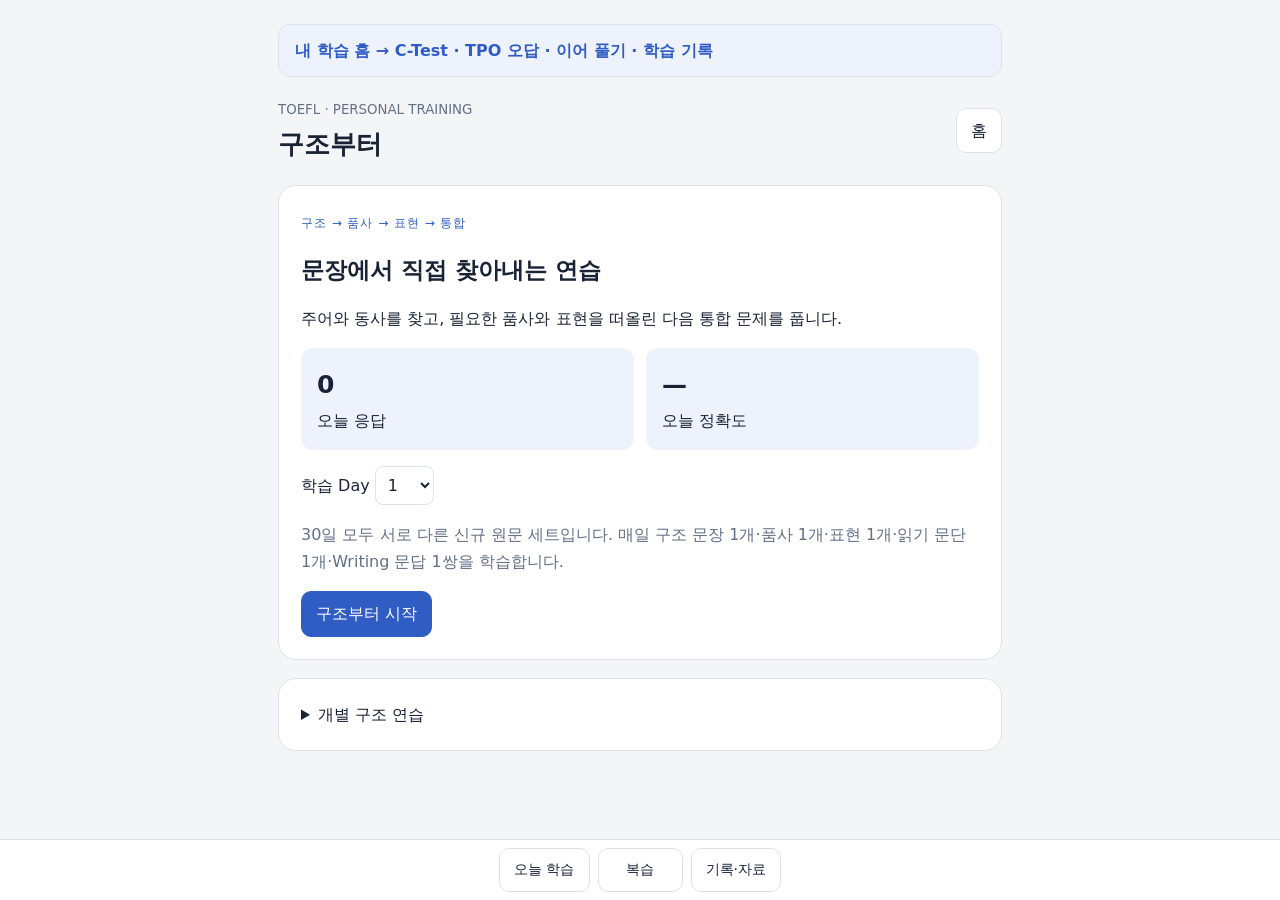
==== commit cae85adb: "Add guided TOEFL study hub and shared C-Test progress" ====
--- a/index.html
+++ b/index.html
@@ -3,7 +3,7 @@
 <style>
 :root{color-scheme:light dark;--bg:#f4f5f7;--paper:#fff;--ink:#192335;--muted:#637085;--line:#dce2eb;--accent:#305dc4;--soft:#edf2fc;--ok:#126249;--bad:#a73540}*{box-sizing:border-box}body{margin:0;background:var(--bg);color:var(--ink);font:16px/1.7 system-ui,-apple-system,sans-serif}main{max-width:760px;margin:auto;padding:24px 18px 100px}header{display:flex;justify-content:space-between;align-items:center}h1{font-size:26px;margin:0}h2{font-size:23px;line-height:1.4}h3{font-size:18px}small,.muted{color:var(--muted)}button,input,select{font:inherit}button{cursor:pointer;min-height:44px;border:1px solid var(--line);border-radius:10px;padding:8px 14px;background:var(--paper);color:var(--ink)}button.primary{background:var(--accent);color:white;border-color:var(--accent)}button:disabled{opacity:.45;cursor:default}button:focus-visible,input:focus-visible,select:focus-visible{outline:3px solid #79a4f8;outline-offset:3px}input,select{max-width:100%;padding:8px;border:1px solid var(--line);border-radius:8px;background:var(--paper);color:var(--ink)}.card{padding:22px;background:var(--paper);border:1px solid var(--line);border-radius:18px;margin:18px 0}.row{display:flex;gap:9px;flex-wrap:wrap;align-items:center}.steps{display:flex;gap:8px;overflow-x:auto;margin:16px 0;font-size:13px}.steps span{white-space:nowrap;color:var(--muted)}.steps .active{color:var(--accent);font-weight:750}.sentence{font:21px/2.3 Georgia,serif;margin:24px 0;overflow-wrap:anywhere}.token{font:inherit;line-height:1.5;padding:5px 0;min-height:44px;border:0;background:transparent;border-radius:2px;color:inherit}.token.selected{background:#dce9ff;color:#153f93;box-shadow:inset 0 -2px #305dc4}.feedback{border-left:4px solid var(--accent);padding:14px;background:var(--soft);margin:18px 0}.bad{color:var(--bad)}.ok{color:var(--ok)}.badge{font-size:12px;letter-spacing:.08em;color:var(--accent)}.grid{display:grid;grid-template-columns:1fr 1fr;gap:12px}.metric{padding:16px;background:var(--soft);border-radius:12px}.metric b{display:block;font-size:25px}.chunk{margin:4px;min-height:46px}.answerbox{border:1px dashed var(--line);padding:12px;min-height:70px;border-radius:12px}.source{font-size:12px;color:var(--muted);overflow-wrap:anywhere;margin-top:24px}progress{width:100%;height:8px;accent-color:var(--accent)}.blank{display:inline-block;margin:0 3px;white-space:nowrap;font-family:monospace}.blank input{font-family:monospace;border:0;border-bottom:2px solid var(--accent);border-radius:0;min-width:34px}.blank small{display:block;text-align:center;font:11px system-ui}.mapnode{padding:8px 12px;border-left:3px solid var(--accent);margin:7px 0;background:var(--soft)}.mapnode b{display:block;font:12px system-ui}.notice{padding:12px;background:var(--soft);border-radius:10px}.menu{display:grid;gap:8px}.menu button{text-align:left}.fixednav{position:fixed;bottom:0;left:0;right:0;background:var(--paper);border-top:1px solid var(--line);padding:8px 12px calc(8px + env(safe-area-inset-bottom));display:flex;justify-content:center;gap:8px;z-index:5}.fixednav button{font-size:14px;min-width:85px}.sr{position:absolute;width:1px;height:1px;overflow:hidden;clip-path:inset(50%)}@media(max-width:450px){main{padding:16px 12px 100px}.card{padding:16px}.sentence{font-size:19px}.row button{flex-grow:1}}@media(prefers-color-scheme:dark){:root{--bg:#10151d;--paper:#19212d;--ink:#e8edf5;--muted:#a7b5c9;--line:#38455b;--accent:#8bb0ff;--soft:#242f45;--ok:#83d6b4;--bad:#ffacb0}button.primary{color:#10151d}.token.selected{background:#364e7e;color:#fff}}@media(prefers-reduced-motion:reduce){*{scroll-behavior:auto}}
 .blank input{padding:4px 0;width:calc(var(--letters)*1.3ch)!important;min-width:0;letter-spacing:.3ch;border-bottom:0;background:repeating-linear-gradient(to right,var(--accent) 0 1ch,transparent 1ch 1.3ch) left bottom/100% 2px no-repeat}.blank input:disabled{opacity:1}.cloudfields{display:grid;gap:12px}.cloudfields input{width:100%}
-</style></head><body><main><header><div><small>TOEFL · PERSONAL TRAINING</small><h1>구조부터</h1></div><button onclick="home()">홈</button></header><p id="saveNotice" role="status"></p><div id="app"></div></main><nav class="fixednav" aria-label="주 메뉴"><button onclick="home()">오늘 학습</button><button onclick="review()">복습</button><button onclick="stats()">기록·자료</button></nav>
+</style></head><body><main><a href="study/index.html" style="display:block;background:#edf2fc;color:#305dc4;border:1px solid #dce2eb;border-radius:12px;padding:12px 16px;margin-bottom:18px;text-decoration:none;font-weight:600">내 학습 홈 → C-Test · TPO 오답 · 이어 풀기 · 학습 기록</a><header><div><small>TOEFL · PERSONAL TRAINING</small><h1>구조부터</h1></div><button onclick="home()">홈</button></header><p id="saveNotice" role="status"></p><div id="app"></div></main><nav class="fixednav" aria-label="주 메뉴"><button onclick="home()">오늘 학습</button><button onclick="review()">복습</button><button onclick="stats()">기록·자료</button></nav>
 <script>
 'use strict';
 // DATA: source pages were checked before rewriting. No generated training sentences.
